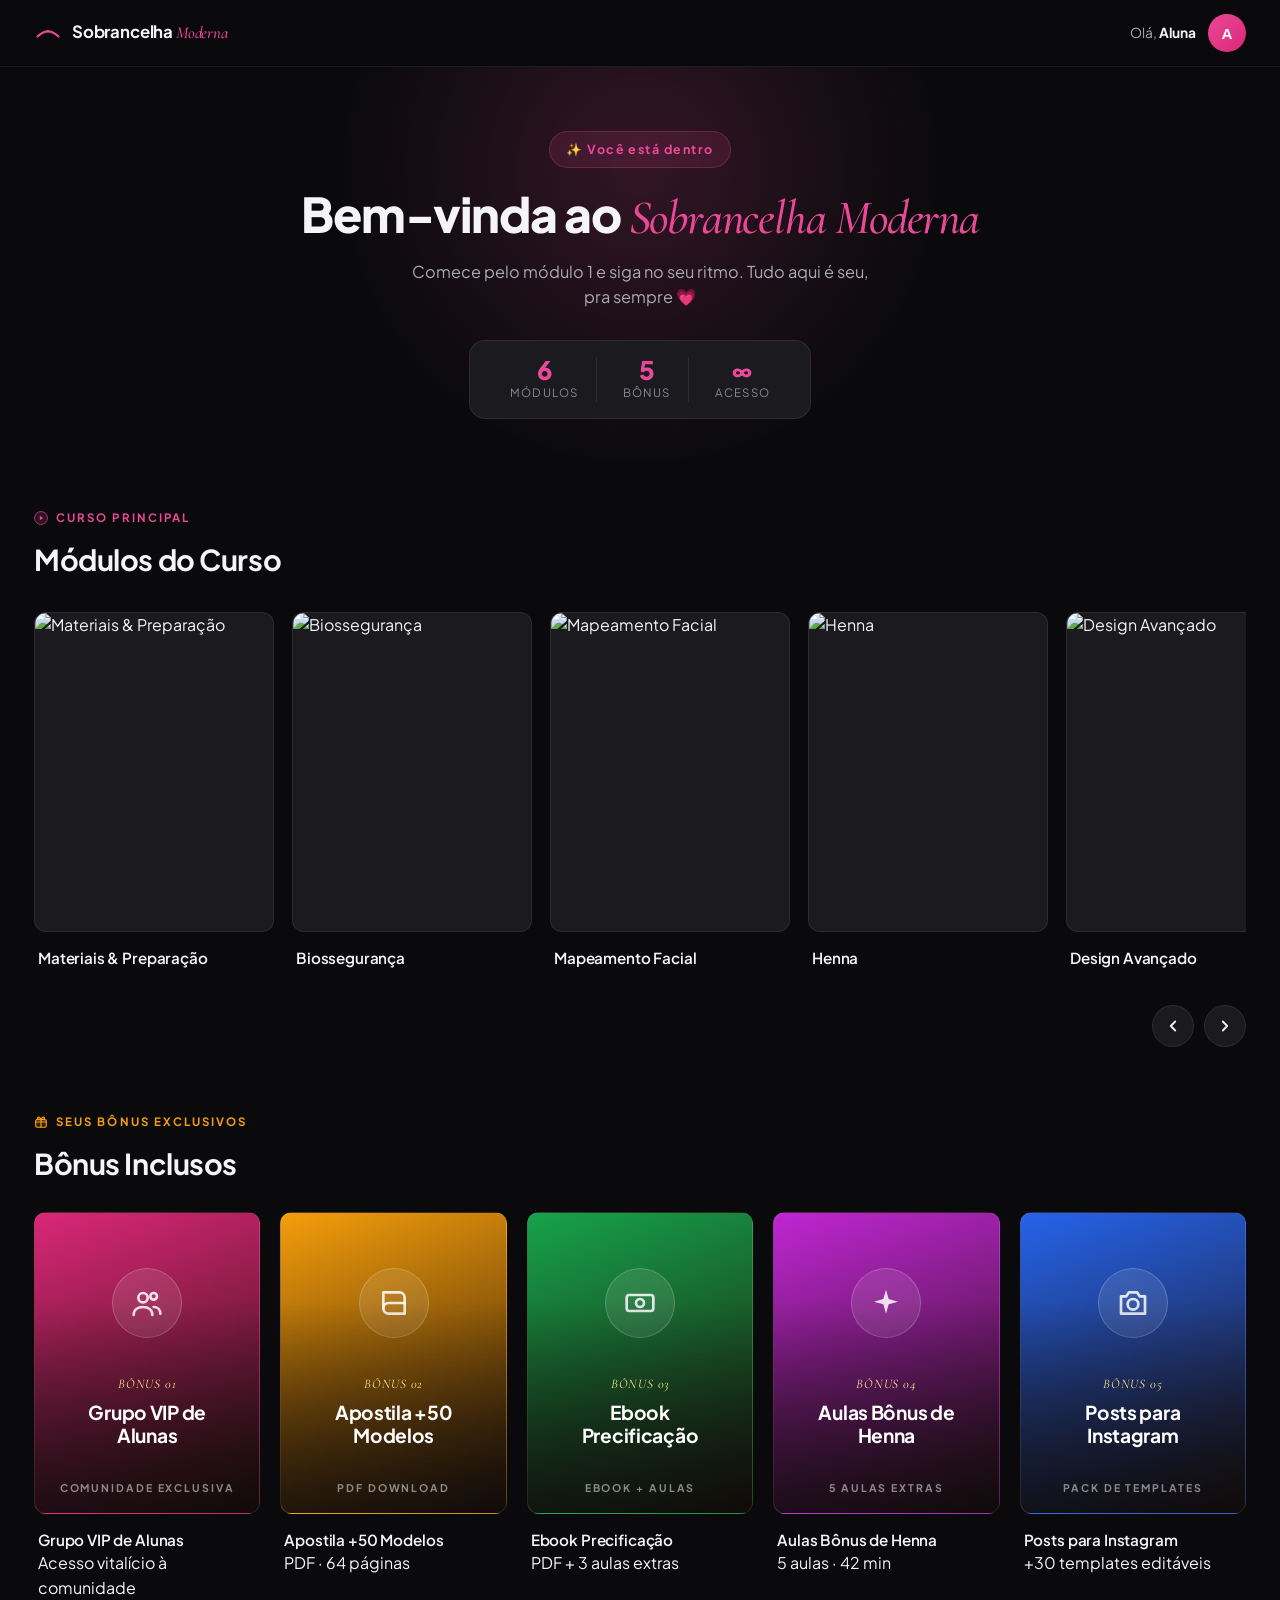
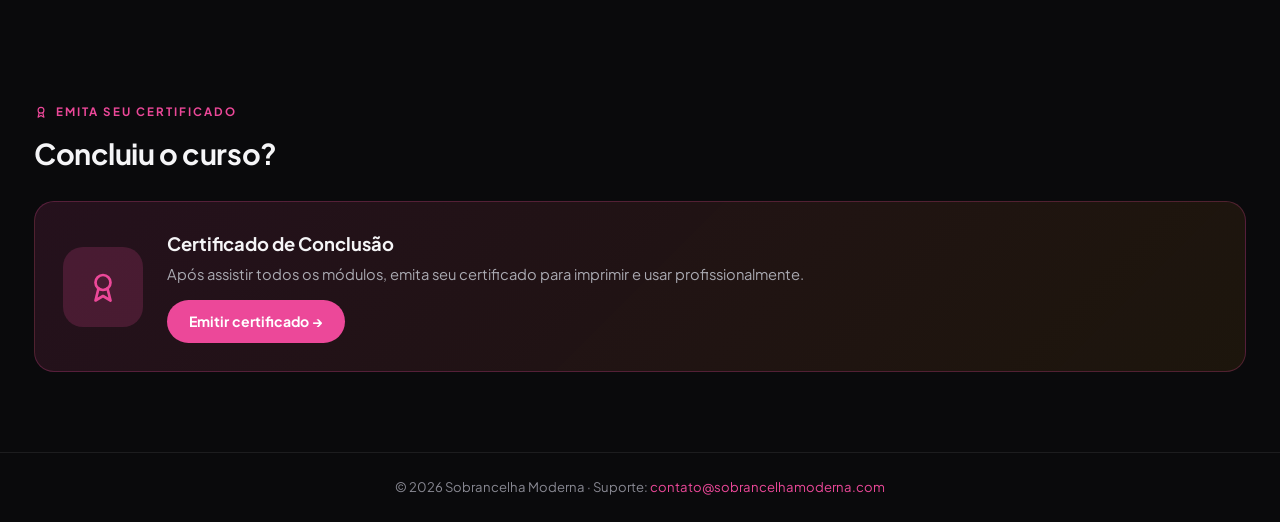
==== membros.html @ 85df2e0f "àrea de membros" ====
<!DOCTYPE html>
<html lang="pt-BR">
<head>
<meta charset="UTF-8">
<meta name="viewport" content="width=device-width, initial-scale=1.0">
<title>Área de Membros — Sobrancelha Moderna</title>
<link rel="preconnect" href="https://fonts.googleapis.com">
<link rel="preconnect" href="https://fonts.gstatic.com" crossorigin>
<link href="https://fonts.googleapis.com/css2?family=Plus+Jakarta+Sans:wght@400;500;600;700;800&family=Cormorant+Garamond:ital,wght@1,500&display=swap" rel="stylesheet">
<link rel="stylesheet" href="membros.css">
</head>
<body>

<!-- SVG sprite -->
<svg width="0" height="0" style="position:absolute" aria-hidden="true">
  <defs>
    <symbol id="i-play" viewBox="0 0 24 24" fill="currentColor"><circle cx="12" cy="12" r="11" fill="currentColor" fill-opacity="0.15" stroke="currentColor" stroke-width="1.2"/><path d="M10 8l6 4-6 4V8z"/></symbol>
    <symbol id="i-gift" viewBox="0 0 24 24" fill="none" stroke="currentColor" stroke-width="2" stroke-linecap="round" stroke-linejoin="round"><rect x="3" y="8" width="18" height="13" rx="2" fill="currentColor" fill-opacity="0.15"/><path d="M3 12h18M12 8v13"/><path d="M12 8c-1-3-3-5-5-4s-1 4 5 4zM12 8c1-3 3-5 5-4s1 4-5 4z"/></symbol>
    <symbol id="i-cert" viewBox="0 0 24 24" fill="none" stroke="currentColor" stroke-width="2" stroke-linecap="round" stroke-linejoin="round"><circle cx="12" cy="9" r="5"/><path d="M9 13l-2 8 5-3 5 3-2-8"/></symbol>
    <symbol id="i-sparkle" viewBox="0 0 24 24" fill="currentColor"><path d="M12 2l2 7 7 2-7 2-2 7-2-7-7-2 7-2z"/></symbol>
    <symbol id="i-users" viewBox="0 0 24 24" fill="none" stroke="currentColor" stroke-width="2" stroke-linecap="round" stroke-linejoin="round"><circle cx="9" cy="8" r="3.5"/><path d="M2 21c0-4 3-6 7-6s7 2 7 6"/><circle cx="17" cy="7" r="2.5"/><path d="M22 20c0-3-2-5-5-5"/></symbol>
    <symbol id="i-book" viewBox="0 0 24 24" fill="none" stroke="currentColor" stroke-width="2" stroke-linecap="round" stroke-linejoin="round"><path d="M4 4h12a4 4 0 014 4v12H8a4 4 0 01-4-4V4z"/><path d="M4 16a4 4 0 014-4h12"/></symbol>
    <symbol id="i-money" viewBox="0 0 24 24" fill="none" stroke="currentColor" stroke-width="2" stroke-linecap="round" stroke-linejoin="round"><rect x="2" y="6" width="20" height="12" rx="2"/><circle cx="12" cy="12" r="3"/></symbol>
    <symbol id="i-camera" viewBox="0 0 24 24" fill="none" stroke="currentColor" stroke-width="2" stroke-linecap="round" stroke-linejoin="round"><path d="M3 7h4l2-3h6l2 3h4v13H3z"/><circle cx="12" cy="13" r="4"/></symbol>
    <symbol id="i-mirror" viewBox="0 0 24 24" fill="none" stroke="currentColor" stroke-width="2" stroke-linecap="round" stroke-linejoin="round"><ellipse cx="12" cy="9" rx="6" ry="7"/><path d="M12 16v5M9 21h6"/></symbol>
    <symbol id="i-logout" viewBox="0 0 24 24" fill="none" stroke="currentColor" stroke-width="2" stroke-linecap="round" stroke-linejoin="round"><path d="M9 21H5a2 2 0 01-2-2V5a2 2 0 012-2h4M16 17l5-5-5-5M21 12H9"/></symbol>
  </defs>
</svg>

<!-- ========== HEADER ========== -->
<header class="topbar">
  <div class="tb-wrap">
    <a href="#" class="logo">
      <svg class="logo-mark" viewBox="0 0 32 32"><path d="M4 20 Q16 8, 28 20" stroke="currentColor" stroke-width="2.5" fill="none" stroke-linecap="round"/><circle cx="16" cy="14" r="1.5" fill="currentColor"/></svg>
      <span>Sobrancelha <em>Moderna</em></span>
    </a>
    <div class="tb-user">
      <span class="user-name">Olá, <strong>Aluna</strong></span>
      <button class="user-avatar" aria-label="Conta">A</button>
    </div>
  </div>
</header>

<!-- ========== HERO WELCOME ========== -->
<section class="welcome">
  <div class="wrap">
    <span class="welcome-tag">✨ Você está dentro</span>
    <h1>Bem-vinda ao <em>Sobrancelha Moderna</em></h1>
    <p>Comece pelo módulo 1 e siga no seu ritmo. Tudo aqui é seu, pra sempre 💗</p>
    <div class="welcome-stats">
      <div><strong>6</strong><span>Módulos</span></div>
      <div><strong>5</strong><span>Bônus</span></div>
      <div><strong>∞</strong><span>Acesso</span></div>
    </div>
  </div>
</section>

<!-- ========== MÓDULOS ========== -->
<section class="lib-section">
  <div class="wrap">
    <header class="sec-head">
      <span class="sec-eyebrow"><svg class="ico"><use href="#i-play"/></svg> CURSO PRINCIPAL</span>
      <h2>Módulos do Curso</h2>
    </header>

    <div class="carousel-wrap">
      <div class="cards-carousel" id="mod-carousel">
        <a href="assets/pdfs/modulo-1-materiais.pdf" target="_blank" rel="noopener" class="card">
          <div class="card-thumb">
            <img src="https://i.ibb.co/gZJWv7Z1/72c1c0c8-afcb-475c-92d1-8b8c8b6db02f.png" alt="Materiais & Preparação">
          </div>
          <div class="card-meta"><h4>Materiais & Preparação</h4></div>
        </a>

        <a href="assets/pdfs/modulo-2-biosseguranca.pdf" target="_blank" rel="noopener" class="card">
          <div class="card-thumb">
            <img src="https://i.ibb.co/RGCMv8Yq/194395ab-75b5-4e54-ac82-873decfbf286.png" alt="Biossegurança">
          </div>
          <div class="card-meta"><h4>Biossegurança</h4></div>
        </a>

        <a href="assets/pdfs/modulo-3-mapeamento.pdf" target="_blank" rel="noopener" class="card">
          <div class="card-thumb">
            <img src="https://i.ibb.co/ZRkGB47F/442a2f74-7f10-4901-ab63-7577a8c7d90a.png" alt="Mapeamento Facial">
          </div>
          <div class="card-meta"><h4>Mapeamento Facial</h4></div>
        </a>

        <a href="assets/pdfs/modulo-4-henna.pdf" target="_blank" rel="noopener" class="card">
          <div class="card-thumb">
            <img src="https://i.ibb.co/60ffJw55/d87fc1f6-e4ef-48e3-b6e7-8b9c857ccf01.png" alt="Henna">
          </div>
          <div class="card-meta"><h4>Henna</h4></div>
        </a>

        <a href="assets/pdfs/modulo-5-design-avancado.pdf" target="_blank" rel="noopener" class="card">
          <div class="card-thumb">
            <img src="https://i.ibb.co/B1ffbBp/d894ad72-cecb-4be8-b81f-eef20a921e20.png" alt="Design Avançado">
          </div>
          <div class="card-meta"><h4>Design Avançado</h4></div>
        </a>

        <a href="assets/pdfs/modulo-6-epilacao.pdf" target="_blank" rel="noopener" class="card">
          <div class="card-thumb">
            <img src="https://i.ibb.co/1JwYjs83/47612438-3c45-42e6-8262-fffb42c7af54.png" alt="Epilação & Autosobrancelha">
          </div>
          <div class="card-meta"><h4>Epilação & Autosobrancelha</h4></div>
        </a>
      </div>
      <div class="car-nav">
        <button type="button" class="car-btn" onclick="scrollMod(-1)" aria-label="Anterior">
          <svg viewBox="0 0 24 24" fill="none" stroke="currentColor" stroke-width="2.4" stroke-linecap="round" stroke-linejoin="round"><path d="M15 18l-6-6 6-6"/></svg>
        </button>
        <button type="button" class="car-btn" onclick="scrollMod(1)" aria-label="Próximo">
          <svg viewBox="0 0 24 24" fill="none" stroke="currentColor" stroke-width="2.4" stroke-linecap="round" stroke-linejoin="round"><path d="M9 6l6 6-6 6"/></svg>
        </button>
      </div>
    </div>
  </div>
</section>

<!-- ========== BÔNUS ========== -->
<section class="lib-section bonus-section">
  <div class="wrap">
    <header class="sec-head">
      <span class="sec-eyebrow yellow"><svg class="ico"><use href="#i-gift"/></svg> SEUS BÔNUS EXCLUSIVOS</span>
      <h2>Bônus Inclusos</h2>
    </header>

    <div class="cards-grid bonus-grid">
      <a href="#" class="card bonus-card">
        <div class="card-thumb gradient">
          <span class="bonus-ic"><svg viewBox="0 0 24 24" fill="none" stroke="currentColor" stroke-width="2" stroke-linecap="round" stroke-linejoin="round"><circle cx="9" cy="8" r="3.5"/><path d="M2 21c0-4 3-6 7-6s7 2 7 6"/><circle cx="17" cy="7" r="2.5"/><path d="M22 20c0-3-2-5-5-5"/></svg></span>
          <div class="card-overlay">
            <span class="card-eyebrow yellow">BÔNUS 01</span>
            <span class="card-title">Grupo VIP de Alunas</span>
            <span class="card-foot">COMUNIDADE EXCLUSIVA</span>
          </div>
        </div>
        <div class="card-meta">
          <h4>Grupo VIP de Alunas</h4>
          <span>Acesso vitalício à comunidade</span>
        </div>
      </a>

      <a href="#" class="card bonus-card">
        <div class="card-thumb gradient">
          <span class="bonus-ic"><svg viewBox="0 0 24 24" fill="none" stroke="currentColor" stroke-width="2" stroke-linecap="round" stroke-linejoin="round"><path d="M4 4h12a4 4 0 014 4v12H8a4 4 0 01-4-4V4z"/><path d="M4 16a4 4 0 014-4h12"/></svg></span>
          <div class="card-overlay">
            <span class="card-eyebrow yellow">BÔNUS 02</span>
            <span class="card-title">Apostila +50 Modelos</span>
            <span class="card-foot">PDF DOWNLOAD</span>
          </div>
        </div>
        <div class="card-meta">
          <h4>Apostila +50 Modelos</h4>
          <span>PDF · 64 páginas</span>
        </div>
      </a>

      <a href="#" class="card bonus-card">
        <div class="card-thumb gradient">
          <span class="bonus-ic"><svg viewBox="0 0 24 24" fill="none" stroke="currentColor" stroke-width="2" stroke-linecap="round" stroke-linejoin="round"><rect x="2" y="6" width="20" height="12" rx="2"/><circle cx="12" cy="12" r="3"/></svg></span>
          <div class="card-overlay">
            <span class="card-eyebrow yellow">BÔNUS 03</span>
            <span class="card-title">Ebook Precificação</span>
            <span class="card-foot">EBOOK + AULAS</span>
          </div>
        </div>
        <div class="card-meta">
          <h4>Ebook Precificação</h4>
          <span>PDF + 3 aulas extras</span>
        </div>
      </a>

      <a href="#" class="card bonus-card">
        <div class="card-thumb gradient">
          <span class="bonus-ic"><svg viewBox="0 0 24 24" fill="currentColor"><path d="M12 2l2 7 7 2-7 2-2 7-2-7-7-2 7-2z"/></svg></span>
          <div class="card-overlay">
            <span class="card-eyebrow yellow">BÔNUS 04</span>
            <span class="card-title">Aulas Bônus de Henna</span>
            <span class="card-foot">5 AULAS EXTRAS</span>
          </div>
        </div>
        <div class="card-meta">
          <h4>Aulas Bônus de Henna</h4>
          <span>5 aulas · 42 min</span>
        </div>
      </a>

      <a href="#" class="card bonus-card">
        <div class="card-thumb gradient">
          <span class="bonus-ic"><svg viewBox="0 0 24 24" fill="none" stroke="currentColor" stroke-width="2" stroke-linecap="round" stroke-linejoin="round"><path d="M3 7h4l2-3h6l2 3h4v13H3z"/><circle cx="12" cy="13" r="4"/></svg></span>
          <div class="card-overlay">
            <span class="card-eyebrow yellow">BÔNUS 05</span>
            <span class="card-title">Posts para Instagram</span>
            <span class="card-foot">PACK DE TEMPLATES</span>
          </div>
        </div>
        <div class="card-meta">
          <h4>Posts para Instagram</h4>
          <span>+30 templates editáveis</span>
        </div>
      </a>
    </div>
  </div>
</section>

<!-- ========== CERTIFICADO ========== -->
<section class="lib-section cert-section">
  <div class="wrap">
    <header class="sec-head">
      <span class="sec-eyebrow"><svg class="ico"><use href="#i-cert"/></svg> EMITA SEU CERTIFICADO</span>
      <h2>Concluiu o curso?</h2>
    </header>
    <div class="cert-card">
      <div class="cert-ic"><svg viewBox="0 0 24 24" fill="none" stroke="currentColor" stroke-width="1.8" stroke-linecap="round" stroke-linejoin="round"><circle cx="12" cy="9" r="5"/><path d="M9 13l-2 8 5-3 5 3-2-8"/></svg></div>
      <div>
        <h3>Certificado de Conclusão</h3>
        <p>Após assistir todos os módulos, emita seu certificado para imprimir e usar profissionalmente.</p>
        <a href="#" class="cert-btn">Emitir certificado →</a>
      </div>
    </div>
  </div>
</section>

<footer class="m-footer">
  <p>© 2026 Sobrancelha Moderna · Suporte: <a href="mailto:contato@sobrancelhamoderna.com">contato@sobrancelhamoderna.com</a></p>
</footer>

<script>
function scrollMod(dir) {
  const car = document.getElementById('mod-carousel');
  if (!car) return;
  const card = car.querySelector('.card');
  const gap = parseInt(getComputedStyle(car).gap) || 18;
  car.scrollBy({ left: dir * (card.offsetWidth + gap), behavior: 'smooth' });
}
</script>

</body>
</html>
---- membros.css ----
:root {
  --bg: #0a0a0c;
  --bg-elev: #141418;
  --bg-card: #1a1a1f;
  --bg-card-hover: #22222a;
  --border: rgba(255, 255, 255, 0.08);
  --border-hover: rgba(236, 72, 153, 0.4);
  --text: #f5f5f7;
  --muted: #888892;
  --muted-2: #aaaab2;

  --pink: #ec4899;
  --pink-deep: #db2777;
  --pink-light: #fce7f3;
  --yellow: #f59e0b;
  --yellow-light: #fde68a;
  --green: #16a34a;
}

* { box-sizing: border-box; margin: 0; padding: 0; }
html { scroll-behavior: smooth; }
body {
  font-family: 'Plus Jakarta Sans', -apple-system, sans-serif;
  background: var(--bg);
  color: var(--text);
  line-height: 1.55;
  -webkit-font-smoothing: antialiased;
  min-height: 100vh;
}
a { color: inherit; text-decoration: none; }

.wrap { max-width: 1260px; margin: 0 auto; padding: 0 24px; }

/* ========== HEADER ========== */
.topbar {
  position: sticky;
  top: 0;
  z-index: 50;
  background: rgba(10, 10, 12, 0.85);
  backdrop-filter: blur(16px);
  -webkit-backdrop-filter: blur(16px);
  border-bottom: 1px solid var(--border);
}
.tb-wrap {
  max-width: 1260px;
  margin: 0 auto;
  padding: 14px 24px;
  display: flex;
  align-items: center;
  justify-content: space-between;
  gap: 16px;
}
.logo {
  display: inline-flex;
  align-items: center;
  gap: 10px;
  font-weight: 700;
  font-size: 1.05rem;
  letter-spacing: -0.01em;
}
.logo em {
  font-family: 'Cormorant Garamond', serif;
  font-style: italic;
  font-weight: 500;
  color: var(--pink);
}
.logo-mark { width: 28px; height: 28px; color: var(--pink); }
.tb-user {
  display: inline-flex;
  align-items: center;
  gap: 12px;
}
.user-name { font-size: 0.86rem; color: var(--muted-2); }
.user-name strong { color: var(--text); font-weight: 700; }
.user-avatar {
  width: 38px;
  height: 38px;
  border-radius: 50%;
  background: linear-gradient(135deg, var(--pink), var(--pink-deep));
  color: #fff;
  border: none;
  font-weight: 800;
  font-size: 0.95rem;
  cursor: pointer;
  transition: transform 0.2s;
}
.user-avatar:hover { transform: scale(1.08); }

/* ========== WELCOME ========== */
.welcome {
  padding: 64px 0 40px;
  position: relative;
  overflow: hidden;
}
.welcome::before {
  content: "";
  position: absolute;
  top: -200px;
  left: 50%;
  transform: translateX(-50%);
  width: 800px;
  height: 600px;
  background: radial-gradient(circle, var(--pink) 0%, transparent 60%);
  opacity: 0.18;
  pointer-events: none;
}
.welcome .wrap { position: relative; z-index: 1; text-align: center; }
.welcome-tag {
  display: inline-block;
  font-size: 0.78rem;
  font-weight: 700;
  letter-spacing: 0.12em;
  color: var(--pink);
  background: rgba(236, 72, 153, 0.12);
  padding: 8px 16px;
  border-radius: 100px;
  border: 1px solid rgba(236, 72, 153, 0.25);
  margin-bottom: 20px;
}
.welcome h1 {
  font-size: clamp(2rem, 5vw, 3rem);
  font-weight: 800;
  letter-spacing: -0.025em;
  line-height: 1.1;
  margin-bottom: 14px;
}
.welcome h1 em {
  font-family: 'Cormorant Garamond', serif;
  font-style: italic;
  font-weight: 500;
  color: var(--pink);
}
.welcome p {
  color: var(--muted-2);
  font-size: 1.02rem;
  max-width: 460px;
  margin: 0 auto 30px;
}
.welcome-stats {
  display: inline-flex;
  gap: 8px;
  background: var(--bg-card);
  border: 1px solid var(--border);
  padding: 16px 22px;
  border-radius: 16px;
}
.welcome-stats > div {
  padding: 0 18px;
  display: flex;
  flex-direction: column;
  gap: 2px;
  border-right: 1px solid var(--border);
}
.welcome-stats > div:last-child { border-right: none; }
.welcome-stats strong {
  font-size: 1.6rem;
  font-weight: 800;
  color: var(--pink);
  line-height: 1;
}
.welcome-stats span {
  font-size: 0.72rem;
  color: var(--muted);
  letter-spacing: 0.1em;
  text-transform: uppercase;
}

/* ========== SEÇÕES ========== */
.lib-section {
  padding: 48px 0;
}
.sec-head {
  margin-bottom: 26px;
}
.sec-eyebrow {
  display: inline-flex;
  align-items: center;
  gap: 8px;
  font-size: 0.72rem;
  font-weight: 700;
  letter-spacing: 0.18em;
  color: var(--pink);
  margin-bottom: 10px;
}
.sec-eyebrow.yellow { color: var(--yellow); }
.sec-eyebrow .ico { width: 14px; height: 14px; }
.sec-head h2 {
  font-size: clamp(1.4rem, 3vw, 1.8rem);
  font-weight: 700;
  letter-spacing: -0.015em;
}

/* ========== CARDS GRID (bônus) ========== */
.cards-grid {
  display: grid;
  grid-template-columns: repeat(auto-fill, minmax(220px, 1fr));
  gap: 20px;
}

/* ========== CARROSSEL (módulos) ========== */
.carousel-wrap {
  position: relative;
}
.cards-carousel {
  display: flex;
  gap: 18px;
  overflow-x: auto;
  scroll-snap-type: x mandatory;
  scroll-behavior: smooth;
  scrollbar-width: none;
  padding: 4px 4px 18px;
  -webkit-overflow-scrolling: touch;
}
.cards-carousel::-webkit-scrollbar { display: none; }
.cards-carousel .card {
  flex: 0 0 min(68vw, 240px);
  scroll-snap-align: start;
}

.car-nav {
  display: flex;
  justify-content: flex-end;
  gap: 10px;
  margin-top: 14px;
}
.car-btn {
  width: 42px;
  height: 42px;
  border-radius: 50%;
  border: 1px solid var(--border);
  background: var(--bg-card);
  color: var(--text);
  cursor: pointer;
  display: inline-flex;
  align-items: center;
  justify-content: center;
  transition: all 0.2s;
}
.car-btn:hover { background: var(--pink); color: #fff; border-color: var(--pink); }
.car-btn svg { width: 18px; height: 18px; }

.card {
  display: block;
  border-radius: 12px;
  overflow: visible;
  transition: transform 0.3s cubic-bezier(0.16, 1, 0.3, 1);
}
.card:hover { transform: translateY(-4px); }

.card-thumb {
  position: relative;
  aspect-ratio: 3 / 4;
  overflow: hidden;
  border-radius: 12px;
  background: var(--bg-card);
  border: 1px solid var(--border);
  transition: border-color 0.25s, box-shadow 0.3s;
}
.card:hover .card-thumb {
  border-color: var(--border-hover);
  box-shadow: 0 20px 40px rgba(236, 72, 153, 0.22);
}
.card-thumb img {
  width: 100%;
  height: 100%;
  object-fit: cover;
  display: block;
  transition: transform 0.6s cubic-bezier(0.16, 1, 0.3, 1);
}
.card:hover .card-thumb img { transform: scale(1.05); }

.play-btn {
  position: absolute;
  top: 50%;
  left: 50%;
  transform: translate(-50%, -50%) scale(0.7);
  width: 56px;
  height: 56px;
  border-radius: 50%;
  background: var(--pink);
  color: #fff;
  display: inline-flex;
  align-items: center;
  justify-content: center;
  opacity: 0;
  transition: opacity 0.3s, transform 0.3s cubic-bezier(0.16, 1, 0.3, 1);
  box-shadow: 0 12px 28px rgba(236, 72, 153, 0.5);
  pointer-events: none;
}
.play-btn svg { width: 26px; height: 26px; }
.card:hover .play-btn { opacity: 1; transform: translate(-50%, -50%) scale(1); }

.card-meta {
  padding: 14px 4px 4px;
}
.card-meta h4 {
  font-size: 0.95rem;
  font-weight: 600;
  letter-spacing: -0.01em;
}

/* Overlay (usado apenas pelos bônus) */
.card-overlay {
  position: absolute;
  inset: 0;
  display: flex;
  flex-direction: column;
  align-items: center;
  justify-content: center;
  text-align: center;
  padding: 24px 18px;
  color: #fff;
}
.card-eyebrow {
  font-family: 'Cormorant Garamond', serif;
  font-style: italic;
  font-size: 0.82rem;
  letter-spacing: 0.06em;
  color: rgba(255, 255, 255, 0.85);
  margin-bottom: 6px;
}
.card-eyebrow.yellow { color: var(--yellow-light); }
.card-title {
  font-size: 1.2rem;
  font-weight: 700;
  letter-spacing: -0.015em;
  line-height: 1.2;
  margin-bottom: 10px;
  max-width: 90%;
}
.card-foot {
  font-size: 0.66rem;
  font-weight: 700;
  letter-spacing: 0.18em;
  color: rgba(255, 255, 255, 0.5);
  position: absolute;
  bottom: 16px;
  left: 0;
  right: 0;
}

/* ========== BÔNUS (gradiente em vez de imagem) ========== */
.bonus-section { padding: 16px 0 48px; }
.card-thumb.gradient img { display: none; }
.bonus-card:nth-child(1) .card-thumb.gradient { background: linear-gradient(160deg, #db2777 0%, #1c0e08 100%); }
.bonus-card:nth-child(2) .card-thumb.gradient { background: linear-gradient(160deg, #f59e0b 0%, #1c0e08 100%); }
.bonus-card:nth-child(3) .card-thumb.gradient { background: linear-gradient(160deg, #16a34a 0%, #1c0e08 100%); }
.bonus-card:nth-child(4) .card-thumb.gradient { background: linear-gradient(160deg, #c026d3 0%, #1c0e08 100%); }
.bonus-card:nth-child(5) .card-thumb.gradient { background: linear-gradient(160deg, #2563eb 0%, #1c0e08 100%); }

.bonus-ic {
  position: absolute;
  top: 30%;
  left: 50%;
  transform: translate(-50%, -50%);
  width: 70px;
  height: 70px;
  display: inline-flex;
  align-items: center;
  justify-content: center;
  color: rgba(255, 255, 255, 0.85);
  background: rgba(255, 255, 255, 0.1);
  border: 1.5px solid rgba(255, 255, 255, 0.2);
  border-radius: 50%;
  backdrop-filter: blur(8px);
  -webkit-backdrop-filter: blur(8px);
  transition: transform 0.35s, background 0.3s;
}
.bonus-ic svg { width: 32px; height: 32px; }
.bonus-card:hover .bonus-ic {
  transform: translate(-50%, -50%) scale(1.08);
  background: rgba(255, 255, 255, 0.18);
}
.bonus-card .card-overlay {
  justify-content: flex-end;
  padding-bottom: 56px;
  background: linear-gradient(180deg, transparent 30%, rgba(10,10,12,0.65) 100%);
}

/* ========== CERTIFICADO ========== */
.cert-section { padding-bottom: 80px; }
.cert-card {
  display: flex;
  gap: 24px;
  align-items: center;
  background: linear-gradient(135deg, rgba(236, 72, 153, 0.12) 0%, rgba(245, 158, 11, 0.08) 100%);
  border: 1px solid rgba(236, 72, 153, 0.25);
  border-radius: 20px;
  padding: 28px;
}
.cert-ic {
  width: 80px;
  height: 80px;
  flex-shrink: 0;
  border-radius: 20px;
  background: rgba(236, 72, 153, 0.18);
  color: var(--pink);
  display: inline-flex;
  align-items: center;
  justify-content: center;
}
.cert-ic svg { width: 36px; height: 36px; }
.cert-card h3 { font-size: 1.15rem; font-weight: 700; margin-bottom: 4px; }
.cert-card p { color: var(--muted-2); font-size: 0.92rem; margin-bottom: 14px; }
.cert-btn {
  display: inline-block;
  background: var(--pink);
  color: #fff;
  padding: 11px 22px;
  border-radius: 100px;
  font-weight: 700;
  font-size: 0.88rem;
  transition: background 0.2s, transform 0.2s;
}
.cert-btn:hover { background: var(--pink-deep); transform: translateY(-1px); }

/* ========== FOOTER ========== */
.m-footer {
  border-top: 1px solid var(--border);
  padding: 24px 20px;
  text-align: center;
  font-size: 0.82rem;
  color: var(--muted);
}
.m-footer a { color: var(--pink); }

/* ========== RESPONSIVO ========== */
@media (max-width: 700px) {
  .wrap { padding: 0 18px; }
  .tb-wrap { padding: 12px 18px; }
  .user-name { display: none; }
  .welcome { padding: 40px 0 20px; }
  .welcome-stats > div { padding: 0 12px; }
  .cards-grid { grid-template-columns: repeat(2, 1fr); gap: 12px; }
  .cards-carousel .card { flex: 0 0 60vw; }
  .card-overlay { padding: 18px 12px; }
  .card-title { font-size: 1rem; }
  .play-btn { width: 48px; height: 48px; opacity: 1; transform: translate(-50%, -50%) scale(1); }
  .play-btn svg { width: 22px; height: 22px; }
  .cert-card { flex-direction: column; text-align: center; padding: 24px 20px; }
  .cert-ic { margin: 0 auto; }
  .lib-section { padding: 36px 0; }
}

@media (max-width: 380px) {
  .cards-grid { grid-template-columns: 1fr; }
}
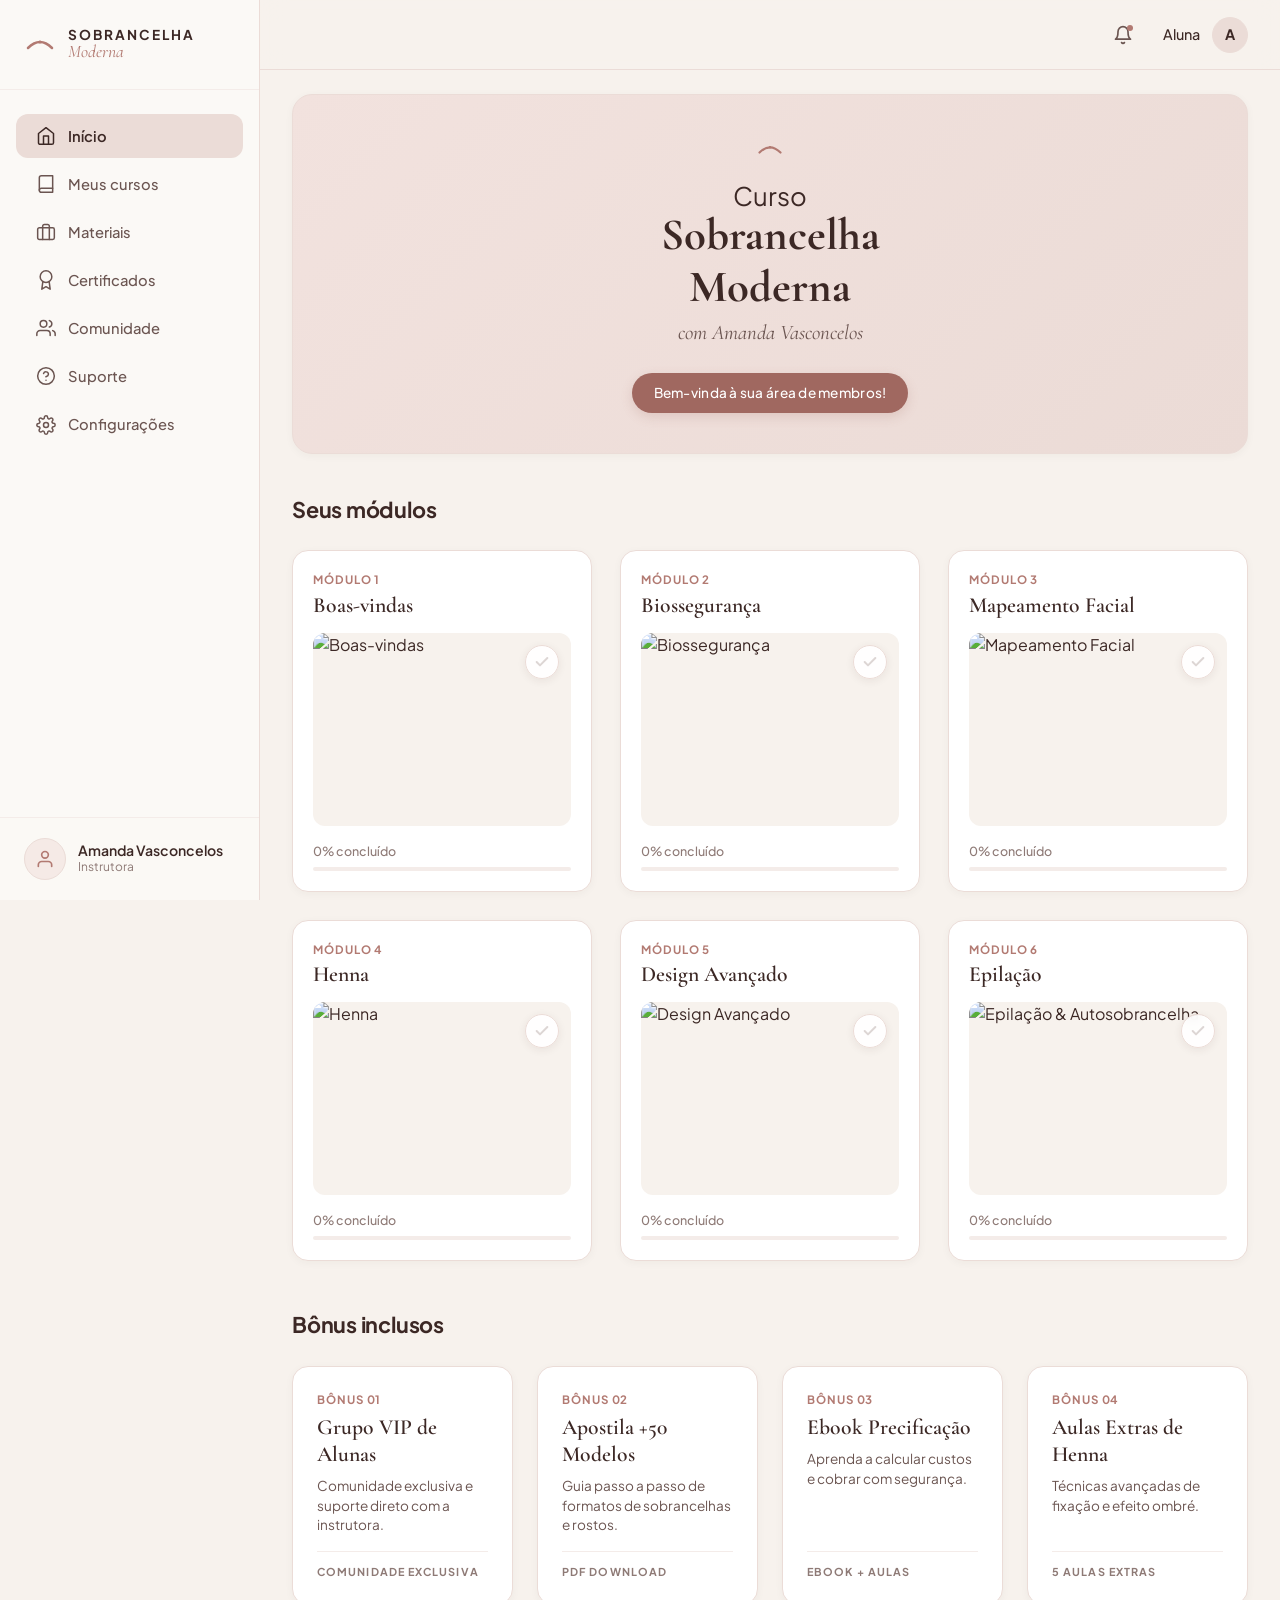
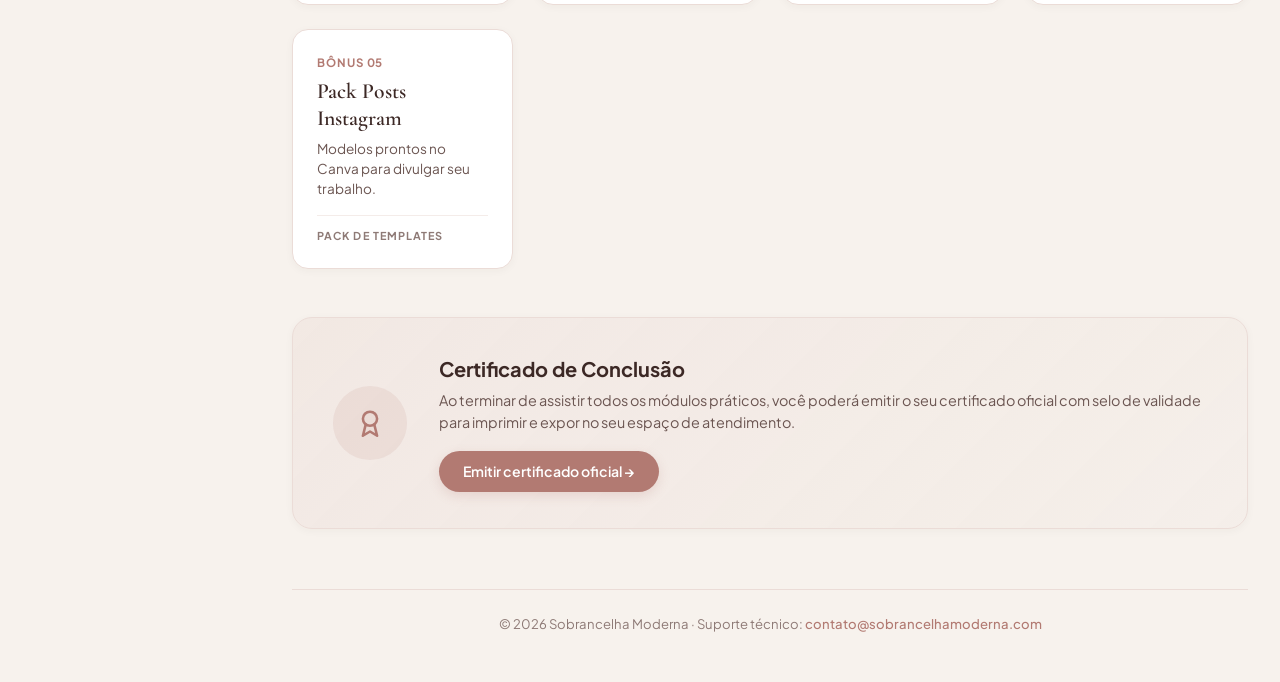
==== commit 2e1d26b9: "Changes" ====
--- a/membros.html
+++ b/membros.html
@@ -1,242 +1,366 @@
 <!DOCTYPE html>
 <html lang="pt-BR">
+
 <head>
-<meta charset="UTF-8">
-<meta name="viewport" content="width=device-width, initial-scale=1.0">
-<title>Área de Membros — Sobrancelha Moderna</title>
-<link rel="preconnect" href="https://fonts.googleapis.com">
-<link rel="preconnect" href="https://fonts.gstatic.com" crossorigin>
-<link href="https://fonts.googleapis.com/css2?family=Plus+Jakarta+Sans:wght@400;500;600;700;800&family=Cormorant+Garamond:ital,wght@1,500&display=swap" rel="stylesheet">
-<link rel="stylesheet" href="membros.css">
+  <meta charset="UTF-8">
+  <meta name="viewport" content="width=device-width, initial-scale=1.0">
+  <title>Área de Membros — Sobrancelha Moderna</title>
+  <link rel="preconnect" href="https://fonts.googleapis.com">
+  <link rel="preconnect" href="https://fonts.gstatic.com" crossorigin>
+  <link
+    href="https://fonts.googleapis.com/css2?family=Plus+Jakarta+Sans:wght@400;500;600;700;800&family=Cormorant+Garamond:ital,wght@0,300;0,400;0,500;0,600;0,700;1,400;1,500&display=swap"
+    rel="stylesheet">
+  <link rel="stylesheet" href="membros.css">
 </head>
+
 <body>
 
-<!-- SVG sprite -->
-<svg width="0" height="0" style="position:absolute" aria-hidden="true">
-  <defs>
-    <symbol id="i-play" viewBox="0 0 24 24" fill="currentColor"><circle cx="12" cy="12" r="11" fill="currentColor" fill-opacity="0.15" stroke="currentColor" stroke-width="1.2"/><path d="M10 8l6 4-6 4V8z"/></symbol>
-    <symbol id="i-gift" viewBox="0 0 24 24" fill="none" stroke="currentColor" stroke-width="2" stroke-linecap="round" stroke-linejoin="round"><rect x="3" y="8" width="18" height="13" rx="2" fill="currentColor" fill-opacity="0.15"/><path d="M3 12h18M12 8v13"/><path d="M12 8c-1-3-3-5-5-4s-1 4 5 4zM12 8c1-3 3-5 5-4s1 4-5 4z"/></symbol>
-    <symbol id="i-cert" viewBox="0 0 24 24" fill="none" stroke="currentColor" stroke-width="2" stroke-linecap="round" stroke-linejoin="round"><circle cx="12" cy="9" r="5"/><path d="M9 13l-2 8 5-3 5 3-2-8"/></symbol>
-    <symbol id="i-sparkle" viewBox="0 0 24 24" fill="currentColor"><path d="M12 2l2 7 7 2-7 2-2 7-2-7-7-2 7-2z"/></symbol>
-    <symbol id="i-users" viewBox="0 0 24 24" fill="none" stroke="currentColor" stroke-width="2" stroke-linecap="round" stroke-linejoin="round"><circle cx="9" cy="8" r="3.5"/><path d="M2 21c0-4 3-6 7-6s7 2 7 6"/><circle cx="17" cy="7" r="2.5"/><path d="M22 20c0-3-2-5-5-5"/></symbol>
-    <symbol id="i-book" viewBox="0 0 24 24" fill="none" stroke="currentColor" stroke-width="2" stroke-linecap="round" stroke-linejoin="round"><path d="M4 4h12a4 4 0 014 4v12H8a4 4 0 01-4-4V4z"/><path d="M4 16a4 4 0 014-4h12"/></symbol>
-    <symbol id="i-money" viewBox="0 0 24 24" fill="none" stroke="currentColor" stroke-width="2" stroke-linecap="round" stroke-linejoin="round"><rect x="2" y="6" width="20" height="12" rx="2"/><circle cx="12" cy="12" r="3"/></symbol>
-    <symbol id="i-camera" viewBox="0 0 24 24" fill="none" stroke="currentColor" stroke-width="2" stroke-linecap="round" stroke-linejoin="round"><path d="M3 7h4l2-3h6l2 3h4v13H3z"/><circle cx="12" cy="13" r="4"/></symbol>
-    <symbol id="i-mirror" viewBox="0 0 24 24" fill="none" stroke="currentColor" stroke-width="2" stroke-linecap="round" stroke-linejoin="round"><ellipse cx="12" cy="9" rx="6" ry="7"/><path d="M12 16v5M9 21h6"/></symbol>
-    <symbol id="i-logout" viewBox="0 0 24 24" fill="none" stroke="currentColor" stroke-width="2" stroke-linecap="round" stroke-linejoin="round"><path d="M9 21H5a2 2 0 01-2-2V5a2 2 0 012-2h4M16 17l5-5-5-5M21 12H9"/></symbol>
-  </defs>
-</svg>
-
-<!-- ========== HEADER ========== -->
-<header class="topbar">
-  <div class="tb-wrap">
-    <a href="#" class="logo">
-      <svg class="logo-mark" viewBox="0 0 32 32"><path d="M4 20 Q16 8, 28 20" stroke="currentColor" stroke-width="2.5" fill="none" stroke-linecap="round"/><circle cx="16" cy="14" r="1.5" fill="currentColor"/></svg>
-      <span>Sobrancelha <em>Moderna</em></span>
-    </a>
-    <div class="tb-user">
-      <span class="user-name">Olá, <strong>Aluna</strong></span>
-      <button class="user-avatar" aria-label="Conta">A</button>
-    </div>
+  <div class="membros-container">
+
+    <!-- ========== SIDEBAR ========== -->
+    <aside class="sidebar">
+      <div class="sidebar-logo">
+        <div class="logo-wrapper">
+          <svg class="logo-mark" viewBox="0 0 32 32">
+            <path d="M4 20 Q16 8, 28 20" stroke="currentColor" stroke-width="2.5" fill="none" stroke-linecap="round" />
+            <circle cx="16" cy="14" r="1.5" fill="currentColor" />
+          </svg>
+          <div class="logo-text">
+            <span class="logo-title">SOBRANCELHA</span>
+            <span class="logo-subtitle">Moderna</span>
+          </div>
+        </div>
+      </div>
+
+      <nav class="sidebar-nav">
+        <a href="#inicio" class="nav-item active">
+          <svg class="nav-icon" viewBox="0 0 24 24" fill="none" stroke="currentColor" stroke-width="2" stroke-linecap="round" stroke-linejoin="round">
+            <path d="M3 9l9-7 9 7v11a2 2 0 0 1-2 2H5a2 2 0 0 1-2-2z"></path>
+            <polyline points="9 22 9 12 15 12 15 22"></polyline>
+          </svg>
+          <span>Início</span>
+        </a>
+        <a href="#modulos" class="nav-item">
+          <svg class="nav-icon" viewBox="0 0 24 24" fill="none" stroke="currentColor" stroke-width="2" stroke-linecap="round" stroke-linejoin="round">
+            <path d="M4 19.5A2.5 2.5 0 0 1 6.5 17H20"></path>
+            <path d="M6.5 2H20v20H6.5A2.5 2.5 0 0 1 4 19.5v-15A2.5 2.5 0 0 1 6.5 2z"></path>
+          </svg>
+          <span>Meus cursos</span>
+        </a>
+        <a href="#bonus" class="nav-item">
+          <svg class="nav-icon" viewBox="0 0 24 24" fill="none" stroke="currentColor" stroke-width="2" stroke-linecap="round" stroke-linejoin="round">
+            <rect x="2" y="7" width="20" height="14" rx="2" ry="2"></rect>
+            <path d="M16 21V5a2 2 0 0 0-2-2h-4a2 2 0 0 0-2 2v16"></path>
+          </svg>
+          <span>Materiais</span>
+        </a>
+        <a href="#certificado" class="nav-item">
+          <svg class="nav-icon" viewBox="0 0 24 24" fill="none" stroke="currentColor" stroke-width="2" stroke-linecap="round" stroke-linejoin="round">
+            <circle cx="12" cy="8" r="7"></circle>
+            <polyline points="8.21 13.89 7 23 12 20 17 23 15.79 13.88"></polyline>
+          </svg>
+          <span>Certificados</span>
+        </a>
+        <a href="https://t.me/+placeholder" target="_blank" rel="noopener" class="nav-item">
+          <svg class="nav-icon" viewBox="0 0 24 24" fill="none" stroke="currentColor" stroke-width="2" stroke-linecap="round" stroke-linejoin="round">
+            <path d="M17 21v-2a4 4 0 0 0-4-4H5a4 4 0 0 0-4 4v2"></path>
+            <circle cx="9" cy="7" r="4"></circle>
+            <path d="M23 21v-2a4 4 0 0 0-3-3.87"></path>
+            <path d="M16 3.13a4 4 0 0 1 0 7.75"></path>
+          </svg>
+          <span>Comunidade</span>
+        </a>
+        <a href="mailto:contato@sobrancelhamoderna.com" class="nav-item">
+          <svg class="nav-icon" viewBox="0 0 24 24" fill="none" stroke="currentColor" stroke-width="2" stroke-linecap="round" stroke-linejoin="round">
+            <circle cx="12" cy="12" r="10"></circle>
+            <path d="M9.09 9a3 3 0 0 1 5.83 1c0 2-3 3-3 3"></path>
+            <line x1="12" y1="17" x2="12.01" y2="17"></line>
+          </svg>
+          <span>Suporte</span>
+        </a>
+        <a href="#configuracoes" class="nav-item" onclick="alert('Configurações da Conta em desenvolvimento.')">
+          <svg class="nav-icon" viewBox="0 0 24 24" fill="none" stroke="currentColor" stroke-width="2" stroke-linecap="round" stroke-linejoin="round">
+            <circle cx="12" cy="12" r="3"></circle>
+            <path d="M19.4 15a1.65 1.65 0 0 0 .33 1.82l.06.06a2 2 0 1 1-2.83 2.83l-.06-.06a1.65 1.65 0 0 0-1.82-.33 1.65 1.65 0 0 0-1 1.51V21a2 2 0 0 1-4 0v-.09A1.65 1.65 0 0 0 9 19.4a1.65 1.65 0 0 0-1.82.33l-.06.06a2 2 0 1 1-2.83-2.83l.06-.06a1.65 1.65 0 0 0 .33-1.82 1.65 1.65 0 0 0-1.51-1H3a2 2 0 0 1 0-4h.09A1.65 1.65 0 0 0 4.6 9a1.65 1.65 0 0 0-.33-1.82l-.06-.06a2 2 0 1 1 2.83-2.83l.06.06a1.65 1.65 0 0 0 1.82.33H9a1.65 1.65 0 0 0 1-1.51V3a2 2 0 0 1 4 0v.09a1.65 1.65 0 0 0 1 1.51 1.65 1.65 0 0 0 1.82-.33l.06-.06a2 2 0 1 1 2.83 2.83l-.06.06a1.65 1.65 0 0 0-.33 1.82V9a1.65 1.65 0 0 0 1.51 1H21a2 2 0 0 1 0 4h-.09a1.65 1.65 0 0 0-1.51 1z"></path>
+          </svg>
+          <span>Configurações</span>
+        </a>
+      </nav>
+
+      <div class="sidebar-profile">
+        <div class="profile-icon-generic">
+          <svg viewBox="0 0 24 24" fill="none" stroke="currentColor" stroke-width="2" stroke-linecap="round" stroke-linejoin="round">
+            <path d="M20 21v-2a4 4 0 0 0-4-4H8a4 4 0 0 0-4 4v2"></path>
+            <circle cx="12" cy="7" r="4"></circle>
+          </svg>
+        </div>
+        <div class="profile-info">
+          <span class="profile-name">Amanda Vasconcelos</span>
+          <span class="profile-role">Instrutora</span>
+        </div>
+      </div>
+    </aside>
+
+    <!-- ========== MAIN CONTENT AREA ========== -->
+    <main class="main-content">
+      
+      <!-- HEADER -->
+      <header class="main-header">
+        <button class="menu-toggle" id="menu-toggle" aria-label="Abrir menu">
+          <svg viewBox="0 0 24 24" width="24" height="24" stroke="currentColor" stroke-width="2.2" fill="none" stroke-linecap="round" stroke-linejoin="round">
+            <line x1="3" y1="12" x2="21" y2="12"></line>
+            <line x1="3" y1="6" x2="21" y2="6"></line>
+            <line x1="3" y1="18" x2="21" y2="18"></line>
+          </svg>
+        </button>
+        <div class="header-right">
+          <button class="notification-btn" aria-label="Notificações" onclick="alert('Nenhuma notificação nova.')">
+            <svg viewBox="0 0 24 24" width="20" height="20" stroke="currentColor" stroke-width="2" fill="none" stroke-linecap="round" stroke-linejoin="round">
+              <path d="M18 8A6 6 0 0 0 6 8c0 7-3 9-3 9h18s-3-2-3-9"></path>
+              <path d="M13.73 21a2 2 0 0 1-3.46 0"></path>
+            </svg>
+            <span class="notification-badge"></span>
+          </button>
+          <div class="header-user">
+            <span class="header-user-name">Aluna</span>
+            <div class="header-user-avatar-initial">A</div>
+          </div>
+        </div>
+      </header>
+
+      <div class="content-wrapper">
+
+        <!-- WELCOME BANNER -->
+        <section class="welcome-banner" id="inicio">
+          <div class="banner-text">
+            <div class="banner-logo">
+              <svg class="logo-mark" viewBox="0 0 32 32">
+                <path d="M4 20 Q16 8, 28 20" stroke="currentColor" stroke-width="2.5" fill="none" stroke-linecap="round" />
+                <circle cx="16" cy="14" r="1.5" fill="currentColor" />
+              </svg>
+            </div>
+            <h1 class="banner-title">
+              Curso<br>
+              <span class="serif-title">Sobrancelha<br>Moderna</span>
+            </h1>
+            <p class="banner-subtitle">com Amanda Vasconcelos</p>
+            <div class="banner-pill">Bem-vinda à sua área de membros!</div>
+          </div>
+        </section>
+
+        <!-- SEUS MÓDULOS -->
+        <section class="dashboard-section" id="modulos">
+          <h2 class="section-title">Seus módulos</h2>
+          
+          <div class="modules-grid">
+            
+            <!-- Módulo 1 -->
+            <a href="https://drive.google.com/file/d/1rQTe_3F9MLEEWzRjEbrHh5S6F-jFaIZY/view?usp=drive_link" target="_blank" rel="noopener" class="module-card" data-module-id="1">
+              <div class="card-header">
+                <span class="card-label">MÓDULO 1</span>
+                <h3 class="card-title">Boas-vindas</h3>
+              </div>
+              <div class="card-image-container">
+                <img src="https://i.ibb.co/gZJWv7Z1/72c1c0c8-afcb-475c-92d1-8b8c8b6db02f.png" alt="Boas-vindas">
+                <button class="complete-btn" aria-label="Marcar como concluído">
+                  <svg viewBox="0 0 24 24" fill="none" stroke="currentColor" stroke-width="3" stroke-linecap="round" stroke-linejoin="round">
+                    <polyline points="20 6 9 17 4 12"></polyline>
+                  </svg>
+                </button>
+              </div>
+              <div class="card-footer">
+                <div class="progress-pct">0% concluído</div>
+                <div class="progress-bar">
+                  <div class="progress-fill" style="width: 0%;"></div>
+                </div>
+              </div>
+            </a>
+
+            <!-- Módulo 2 -->
+            <a href="https://drive.google.com/file/d/1QCq9-XBUmzGWGslOF24htqpkkZUclLFA/view?usp=drive_link" target="_blank" rel="noopener" class="module-card" data-module-id="2">
+              <div class="card-header">
+                <span class="card-label">MÓDULO 2</span>
+                <h3 class="card-title">Biossegurança</h3>
+              </div>
+              <div class="card-image-container">
+                <img src="https://i.ibb.co/RGCMv8Yq/194395ab-75b5-4e54-ac82-873decfbf286.png" alt="Biossegurança">
+                <button class="complete-btn" aria-label="Marcar como concluído">
+                  <svg viewBox="0 0 24 24" fill="none" stroke="currentColor" stroke-width="3" stroke-linecap="round" stroke-linejoin="round">
+                    <polyline points="20 6 9 17 4 12"></polyline>
+                  </svg>
+                </button>
+              </div>
+              <div class="card-footer">
+                <div class="progress-pct">0% concluído</div>
+                <div class="progress-bar">
+                  <div class="progress-fill" style="width: 0%;"></div>
+                </div>
+              </div>
+            </a>
+
+            <!-- Módulo 3 -->
+            <a href="https://drive.google.com/file/d/1ZLtsEaXbRkrvVw0o1J3dTX_NKhcZNnwO/view?usp=drive_link" target="_blank" rel="noopener" class="module-card" data-module-id="3">
+              <div class="card-header">
+                <span class="card-label">MÓDULO 3</span>
+                <h3 class="card-title">Mapeamento Facial</h3>
+              </div>
+              <div class="card-image-container">
+                <img src="https://i.ibb.co/ZRkGB47F/442a2f74-7f10-4901-ab63-7577a8c7d90a.png" alt="Mapeamento Facial">
+                <button class="complete-btn" aria-label="Marcar como concluído">
+                  <svg viewBox="0 0 24 24" fill="none" stroke="currentColor" stroke-width="3" stroke-linecap="round" stroke-linejoin="round">
+                    <polyline points="20 6 9 17 4 12"></polyline>
+                  </svg>
+                </button>
+              </div>
+              <div class="card-footer">
+                <div class="progress-pct">0% concluído</div>
+                <div class="progress-bar">
+                  <div class="progress-fill" style="width: 0%;"></div>
+                </div>
+              </div>
+            </a>
+
+            <!-- Módulo 4 -->
+            <a href="https://drive.google.com/file/d/1epgEWoi5J5WZYgBpjpK5DzGechGhDRJb/view?usp=drive_link" target="_blank" rel="noopener" class="module-card" data-module-id="4">
+              <div class="card-header">
+                <span class="card-label">MÓDULO 4</span>
+                <h3 class="card-title">Henna</h3>
+              </div>
+              <div class="card-image-container">
+                <img src="https://i.ibb.co/60ffJw55/d87fc1f6-e4ef-48e3-b6e7-8b9c857ccf01.png" alt="Henna">
+                <button class="complete-btn" aria-label="Marcar como concluído">
+                  <svg viewBox="0 0 24 24" fill="none" stroke="currentColor" stroke-width="3" stroke-linecap="round" stroke-linejoin="round">
+                    <polyline points="20 6 9 17 4 12"></polyline>
+                  </svg>
+                </button>
+              </div>
+              <div class="card-footer">
+                <div class="progress-pct">0% concluído</div>
+                <div class="progress-bar">
+                  <div class="progress-fill" style="width: 0%;"></div>
+                </div>
+              </div>
+            </a>
+
+            <!-- Módulo 5 -->
+            <a href="https://drive.google.com/file/d/1l1Xbq2oqA1HdJ67S5UbL0FCo40yd1mRm/view?usp=drive_link" target="_blank" rel="noopener" class="module-card" data-module-id="5">
+              <div class="card-header">
+                <span class="card-label">MÓDULO 5</span>
+                <h3 class="card-title">Design Avançado</h3>
+              </div>
+              <div class="card-image-container">
+                <img src="https://i.ibb.co/B1ffbBp/d894ad72-cecb-4be8-b81f-eef20a921e20.png" alt="Design Avançado">
+                <button class="complete-btn" aria-label="Marcar como concluído">
+                  <svg viewBox="0 0 24 24" fill="none" stroke="currentColor" stroke-width="3" stroke-linecap="round" stroke-linejoin="round">
+                    <polyline points="20 6 9 17 4 12"></polyline>
+                  </svg>
+                </button>
+              </div>
+              <div class="card-footer">
+                <div class="progress-pct">0% concluído</div>
+                <div class="progress-bar">
+                  <div class="progress-fill" style="width: 0%;"></div>
+                </div>
+              </div>
+            </a>
+
+            <!-- Módulo 6 -->
+            <a href="https://drive.google.com/file/d/1SLgGSpWIHo2g-P62ePfl_Owq-YVcmhfy/view?usp=drive_link" target="_blank" rel="noopener" class="module-card" data-module-id="6">
+              <div class="card-header">
+                <span class="card-label">MÓDULO 6</span>
+                <h3 class="card-title">Epilação</h3>
+              </div>
+              <div class="card-image-container">
+                <img src="https://i.ibb.co/1JwYjs83/47612438-3c45-42e6-8262-fffb42c7af54.png" alt="Epilação & Autosobrancelha">
+                <button class="complete-btn" aria-label="Marcar como concluído">
+                  <svg viewBox="0 0 24 24" fill="none" stroke="currentColor" stroke-width="3" stroke-linecap="round" stroke-linejoin="round">
+                    <polyline points="20 6 9 17 4 12"></polyline>
+                  </svg>
+                </button>
+              </div>
+              <div class="card-footer">
+                <div class="progress-pct">0% concluído</div>
+                <div class="progress-bar">
+                  <div class="progress-fill" style="width: 0%;"></div>
+                </div>
+              </div>
+            </a>
+
+          </div>
+        </section>
+
+        <!-- BÔNUS INCLUSOS -->
+        <section class="dashboard-section" id="bonus">
+          <h2 class="section-title">Bônus inclusos</h2>
+          
+          <div class="bonus-grid">
+            
+            <a href="#" class="bonus-card-premium">
+              <div class="bonus-label">BÔNUS 01</div>
+              <h3 class="bonus-title">Grupo VIP de Alunas</h3>
+              <p class="bonus-desc">Comunidade exclusiva e suporte direto com a instrutora.</p>
+              <div class="bonus-meta">COMUNIDADE EXCLUSIVA</div>
+            </a>
+
+            <a href="https://drive.google.com/file/d/1X1AB0q--OhFUv520ISmh9d2Q2Sk8Vzmk/view?usp=drive_link" target="_blank" rel="noopener" class="bonus-card-premium">
+              <div class="bonus-label">BÔNUS 02</div>
+              <h3 class="bonus-title">Apostila +50 Modelos</h3>
+              <p class="bonus-desc">Guia passo a passo de formatos de sobrancelhas e rostos.</p>
+              <div class="bonus-meta">PDF DOWNLOAD</div>
+            </a>
+
+            <a href="#" class="bonus-card-premium">
+              <div class="bonus-label">BÔNUS 03</div>
+              <h3 class="bonus-title">Ebook Precificação</h3>
+              <p class="bonus-desc">Aprenda a calcular custos e cobrar com segurança.</p>
+              <div class="bonus-meta">EBOOK + AULAS</div>
+            </a>
+
+            <a href="#" class="bonus-card-premium">
+              <div class="bonus-label">BÔNUS 04</div>
+              <h3 class="bonus-title">Aulas Extras de Henna</h3>
+              <p class="bonus-desc">Técnicas avançadas de fixação e efeito ombré.</p>
+              <div class="bonus-meta">5 AULAS EXTRAS</div>
+            </a>
+
+            <a href="#" class="bonus-card-premium">
+              <div class="bonus-label">BÔNUS 05</div>
+              <h3 class="bonus-title">Pack Posts Instagram</h3>
+              <p class="bonus-desc">Modelos prontos no Canva para divulgar seu trabalho.</p>
+              <div class="bonus-meta">PACK DE TEMPLATES</div>
+            </a>
+
+          </div>
+        </section>
+
+        <!-- CERTIFICADO -->
+        <section class="dashboard-section" id="certificado">
+          <div class="cert-card-premium">
+            <div class="cert-icon-box">
+              <svg viewBox="0 0 24 24" fill="none" stroke="currentColor" stroke-width="1.8" stroke-linecap="round" stroke-linejoin="round">
+                <circle cx="12" cy="9" r="5"></circle>
+                <path d="M9 13l-2 8 5-3 5 3-2-8"></path>
+              </svg>
+            </div>
+            <div class="cert-text-content">
+              <h3 class="cert-title">Certificado de Conclusão</h3>
+              <p class="cert-desc">Ao terminar de assistir todos os módulos práticos, você poderá emitir o seu certificado oficial com selo de validade para imprimir e expor no seu espaço de atendimento.</p>
+              <a href="https://drive.google.com/file/d/1kyXt-If5HHWwiHFQ-4RJQnW8qHXDkObb/view?usp=drive_link" target="_blank" rel="noopener" class="cert-action-btn">Emitir certificado oficial →</a>
+            </div>
+          </div>
+        </section>
+
+        <!-- FOOTER -->
+        <footer class="members-footer">
+          <p>© 2026 Sobrancelha Moderna · Suporte técnico: <a href="mailto:contato@sobrancelhamoderna.com">contato@sobrancelhamoderna.com</a></p>
+        </footer>
+
+      </div>
+    </main>
+
   </div>
-</header>
-
-<!-- ========== HERO WELCOME ========== -->
-<section class="welcome">
-  <div class="wrap">
-    <span class="welcome-tag">✨ Você está dentro</span>
-    <h1>Bem-vinda ao <em>Sobrancelha Moderna</em></h1>
-    <p>Comece pelo módulo 1 e siga no seu ritmo. Tudo aqui é seu, pra sempre 💗</p>
-    <div class="welcome-stats">
-      <div><strong>6</strong><span>Módulos</span></div>
-      <div><strong>5</strong><span>Bônus</span></div>
-      <div><strong>∞</strong><span>Acesso</span></div>
-    </div>
-  </div>
-</section>
-
-<!-- ========== MÓDULOS ========== -->
-<section class="lib-section">
-  <div class="wrap">
-    <header class="sec-head">
-      <span class="sec-eyebrow"><svg class="ico"><use href="#i-play"/></svg> CURSO PRINCIPAL</span>
-      <h2>Módulos do Curso</h2>
-    </header>
-
-    <div class="carousel-wrap">
-      <div class="cards-carousel" id="mod-carousel">
-        <a href="assets/pdfs/modulo-1-materiais.pdf" target="_blank" rel="noopener" class="card">
-          <div class="card-thumb">
-            <img src="https://i.ibb.co/gZJWv7Z1/72c1c0c8-afcb-475c-92d1-8b8c8b6db02f.png" alt="Materiais & Preparação">
-          </div>
-          <div class="card-meta"><h4>Materiais & Preparação</h4></div>
-        </a>
-
-        <a href="assets/pdfs/modulo-2-biosseguranca.pdf" target="_blank" rel="noopener" class="card">
-          <div class="card-thumb">
-            <img src="https://i.ibb.co/RGCMv8Yq/194395ab-75b5-4e54-ac82-873decfbf286.png" alt="Biossegurança">
-          </div>
-          <div class="card-meta"><h4>Biossegurança</h4></div>
-        </a>
-
-        <a href="assets/pdfs/modulo-3-mapeamento.pdf" target="_blank" rel="noopener" class="card">
-          <div class="card-thumb">
-            <img src="https://i.ibb.co/ZRkGB47F/442a2f74-7f10-4901-ab63-7577a8c7d90a.png" alt="Mapeamento Facial">
-          </div>
-          <div class="card-meta"><h4>Mapeamento Facial</h4></div>
-        </a>
-
-        <a href="assets/pdfs/modulo-4-henna.pdf" target="_blank" rel="noopener" class="card">
-          <div class="card-thumb">
-            <img src="https://i.ibb.co/60ffJw55/d87fc1f6-e4ef-48e3-b6e7-8b9c857ccf01.png" alt="Henna">
-          </div>
-          <div class="card-meta"><h4>Henna</h4></div>
-        </a>
-
-        <a href="assets/pdfs/modulo-5-design-avancado.pdf" target="_blank" rel="noopener" class="card">
-          <div class="card-thumb">
-            <img src="https://i.ibb.co/B1ffbBp/d894ad72-cecb-4be8-b81f-eef20a921e20.png" alt="Design Avançado">
-          </div>
-          <div class="card-meta"><h4>Design Avançado</h4></div>
-        </a>
-
-        <a href="assets/pdfs/modulo-6-epilacao.pdf" target="_blank" rel="noopener" class="card">
-          <div class="card-thumb">
-            <img src="https://i.ibb.co/1JwYjs83/47612438-3c45-42e6-8262-fffb42c7af54.png" alt="Epilação & Autosobrancelha">
-          </div>
-          <div class="card-meta"><h4>Epilação & Autosobrancelha</h4></div>
-        </a>
-      </div>
-      <div class="car-nav">
-        <button type="button" class="car-btn" onclick="scrollMod(-1)" aria-label="Anterior">
-          <svg viewBox="0 0 24 24" fill="none" stroke="currentColor" stroke-width="2.4" stroke-linecap="round" stroke-linejoin="round"><path d="M15 18l-6-6 6-6"/></svg>
-        </button>
-        <button type="button" class="car-btn" onclick="scrollMod(1)" aria-label="Próximo">
-          <svg viewBox="0 0 24 24" fill="none" stroke="currentColor" stroke-width="2.4" stroke-linecap="round" stroke-linejoin="round"><path d="M9 6l6 6-6 6"/></svg>
-        </button>
-      </div>
-    </div>
-  </div>
-</section>
-
-<!-- ========== BÔNUS ========== -->
-<section class="lib-section bonus-section">
-  <div class="wrap">
-    <header class="sec-head">
-      <span class="sec-eyebrow yellow"><svg class="ico"><use href="#i-gift"/></svg> SEUS BÔNUS EXCLUSIVOS</span>
-      <h2>Bônus Inclusos</h2>
-    </header>
-
-    <div class="cards-grid bonus-grid">
-      <a href="#" class="card bonus-card">
-        <div class="card-thumb gradient">
-          <span class="bonus-ic"><svg viewBox="0 0 24 24" fill="none" stroke="currentColor" stroke-width="2" stroke-linecap="round" stroke-linejoin="round"><circle cx="9" cy="8" r="3.5"/><path d="M2 21c0-4 3-6 7-6s7 2 7 6"/><circle cx="17" cy="7" r="2.5"/><path d="M22 20c0-3-2-5-5-5"/></svg></span>
-          <div class="card-overlay">
-            <span class="card-eyebrow yellow">BÔNUS 01</span>
-            <span class="card-title">Grupo VIP de Alunas</span>
-            <span class="card-foot">COMUNIDADE EXCLUSIVA</span>
-          </div>
-        </div>
-        <div class="card-meta">
-          <h4>Grupo VIP de Alunas</h4>
-          <span>Acesso vitalício à comunidade</span>
-        </div>
-      </a>
-
-      <a href="#" class="card bonus-card">
-        <div class="card-thumb gradient">
-          <span class="bonus-ic"><svg viewBox="0 0 24 24" fill="none" stroke="currentColor" stroke-width="2" stroke-linecap="round" stroke-linejoin="round"><path d="M4 4h12a4 4 0 014 4v12H8a4 4 0 01-4-4V4z"/><path d="M4 16a4 4 0 014-4h12"/></svg></span>
-          <div class="card-overlay">
-            <span class="card-eyebrow yellow">BÔNUS 02</span>
-            <span class="card-title">Apostila +50 Modelos</span>
-            <span class="card-foot">PDF DOWNLOAD</span>
-          </div>
-        </div>
-        <div class="card-meta">
-          <h4>Apostila +50 Modelos</h4>
-          <span>PDF · 64 páginas</span>
-        </div>
-      </a>
-
-      <a href="#" class="card bonus-card">
-        <div class="card-thumb gradient">
-          <span class="bonus-ic"><svg viewBox="0 0 24 24" fill="none" stroke="currentColor" stroke-width="2" stroke-linecap="round" stroke-linejoin="round"><rect x="2" y="6" width="20" height="12" rx="2"/><circle cx="12" cy="12" r="3"/></svg></span>
-          <div class="card-overlay">
-            <span class="card-eyebrow yellow">BÔNUS 03</span>
-            <span class="card-title">Ebook Precificação</span>
-            <span class="card-foot">EBOOK + AULAS</span>
-          </div>
-        </div>
-        <div class="card-meta">
-          <h4>Ebook Precificação</h4>
-          <span>PDF + 3 aulas extras</span>
-        </div>
-      </a>
-
-      <a href="#" class="card bonus-card">
-        <div class="card-thumb gradient">
-          <span class="bonus-ic"><svg viewBox="0 0 24 24" fill="currentColor"><path d="M12 2l2 7 7 2-7 2-2 7-2-7-7-2 7-2z"/></svg></span>
-          <div class="card-overlay">
-            <span class="card-eyebrow yellow">BÔNUS 04</span>
-            <span class="card-title">Aulas Bônus de Henna</span>
-            <span class="card-foot">5 AULAS EXTRAS</span>
-          </div>
-        </div>
-        <div class="card-meta">
-          <h4>Aulas Bônus de Henna</h4>
-          <span>5 aulas · 42 min</span>
-        </div>
-      </a>
-
-      <a href="#" class="card bonus-card">
-        <div class="card-thumb gradient">
-          <span class="bonus-ic"><svg viewBox="0 0 24 24" fill="none" stroke="currentColor" stroke-width="2" stroke-linecap="round" stroke-linejoin="round"><path d="M3 7h4l2-3h6l2 3h4v13H3z"/><circle cx="12" cy="13" r="4"/></svg></span>
-          <div class="card-overlay">
-            <span class="card-eyebrow yellow">BÔNUS 05</span>
-            <span class="card-title">Posts para Instagram</span>
-            <span class="card-foot">PACK DE TEMPLATES</span>
-          </div>
-        </div>
-        <div class="card-meta">
-          <h4>Posts para Instagram</h4>
-          <span>+30 templates editáveis</span>
-        </div>
-      </a>
-    </div>
-  </div>
-</section>
-
-<!-- ========== CERTIFICADO ========== -->
-<section class="lib-section cert-section">
-  <div class="wrap">
-    <header class="sec-head">
-      <span class="sec-eyebrow"><svg class="ico"><use href="#i-cert"/></svg> EMITA SEU CERTIFICADO</span>
-      <h2>Concluiu o curso?</h2>
-    </header>
-    <div class="cert-card">
-      <div class="cert-ic"><svg viewBox="0 0 24 24" fill="none" stroke="currentColor" stroke-width="1.8" stroke-linecap="round" stroke-linejoin="round"><circle cx="12" cy="9" r="5"/><path d="M9 13l-2 8 5-3 5 3-2-8"/></svg></div>
-      <div>
-        <h3>Certificado de Conclusão</h3>
-        <p>Após assistir todos os módulos, emita seu certificado para imprimir e usar profissionalmente.</p>
-        <a href="#" class="cert-btn">Emitir certificado →</a>
-      </div>
-    </div>
-  </div>
-</section>
-
-<footer class="m-footer">
-  <p>© 2026 Sobrancelha Moderna · Suporte: <a href="mailto:contato@sobrancelhamoderna.com">contato@sobrancelhamoderna.com</a></p>
-</footer>
-
-<script>
-function scrollMod(dir) {
-  const car = document.getElementById('mod-carousel');
-  if (!car) return;
-  const card = car.querySelector('.card');
-  const gap = parseInt(getComputedStyle(car).gap) || 18;
-  car.scrollBy({ left: dir * (card.offsetWidth + gap), behavior: 'smooth' });
-}
-</script>
-
+
+  <script src="membros.js"></script>
 </body>
-</html>
+
+</html>
--- a/membros.css
+++ b/membros.css
@@ -1,447 +1,815 @@
+/* 
+ * Área de Membros — Sobrancelha Moderna
+ * Identidade Visual Premium (Bege Quente, Off-white e Marrom Rosado)
+ */
+
 :root {
-  --bg: #0a0a0c;
-  --bg-elev: #141418;
-  --bg-card: #1a1a1f;
-  --bg-card-hover: #22222a;
-  --border: rgba(255, 255, 255, 0.08);
-  --border-hover: rgba(236, 72, 153, 0.4);
-  --text: #f5f5f7;
-  --muted: #888892;
-  --muted-2: #aaaab2;
-
-  --pink: #ec4899;
-  --pink-deep: #db2777;
-  --pink-light: #fce7f3;
-  --yellow: #f59e0b;
-  --yellow-light: #fde68a;
-  --green: #16a34a;
-}
-
-* { box-sizing: border-box; margin: 0; padding: 0; }
-html { scroll-behavior: smooth; }
+  /* Cores Principais */
+  --bg-app: #f7f2ed;
+  --bg-sidebar: #fbf9f6;
+  --bg-card: #ffffff;
+  
+  /* Bordas e Divisores */
+  --border-color: #ebdcd7;
+  --border-color-light: #f4ece9;
+  
+  /* Tipos de Marrom (Texto) */
+  --text-dark: #3c2825;
+  --text-medium: #6b5551;
+  --text-muted: #8e7a76;
+  
+  /* Acentuação (Terracota / Rosa Queimado) */
+  --accent-pink: #b27a72;
+  --accent-pink-hover: #9c635b;
+  --accent-bg-active: #ebdcd7;
+  --accent-bg-active-light: #f5eae6;
+  --accent-bg-pill: #a06860;
+  
+  /* Efeitos e Sombras */
+  --shadow-sm: 0 2px 8px rgba(60, 40, 37, 0.04);
+  --shadow-md: 0 8px 24px rgba(60, 40, 37, 0.06);
+  --shadow-lg: 0 16px 36px rgba(60, 40, 37, 0.08);
+  
+  /* Tipografia */
+  --font-serif: 'Cormorant Garamond', Georgia, serif;
+  --font-sans: 'Plus Jakarta Sans', -apple-system, sans-serif;
+}
+
+/* ========== RESET & ESTRUTURA GERAL ========== */
+* {
+  box-sizing: border-box;
+  margin: 0;
+  padding: 0;
+}
+
+html {
+  scroll-behavior: smooth;
+  -webkit-text-size-adjust: 100%;
+}
+
 body {
-  font-family: 'Plus Jakarta Sans', -apple-system, sans-serif;
-  background: var(--bg);
-  color: var(--text);
-  line-height: 1.55;
+  font-family: var(--font-sans);
+  background-color: var(--bg-app);
+  color: var(--text-dark);
+  line-height: 1.5;
   -webkit-font-smoothing: antialiased;
   min-height: 100vh;
 }
-a { color: inherit; text-decoration: none; }
-
-.wrap { max-width: 1260px; margin: 0 auto; padding: 0 24px; }
-
-/* ========== HEADER ========== */
-.topbar {
-  position: sticky;
+
+a {
+  color: inherit;
+  text-decoration: none;
+}
+
+/* Layout Principal */
+.membros-container {
+  display: flex;
+  min-height: 100vh;
+  position: relative;
+}
+
+/* ========== MENU LATERAL (SIDEBAR) ========== */
+.sidebar {
+  position: fixed;
+  left: 0;
   top: 0;
-  z-index: 50;
-  background: rgba(10, 10, 12, 0.85);
-  backdrop-filter: blur(16px);
-  -webkit-backdrop-filter: blur(16px);
-  border-bottom: 1px solid var(--border);
-}
-.tb-wrap {
-  max-width: 1260px;
-  margin: 0 auto;
-  padding: 14px 24px;
-  display: flex;
-  align-items: center;
-  justify-content: space-between;
-  gap: 16px;
-}
-.logo {
-  display: inline-flex;
-  align-items: center;
-  gap: 10px;
+  bottom: 0;
+  width: 260px;
+  background-color: var(--bg-sidebar);
+  border-right: 1px solid var(--border-color);
+  display: flex;
+  flex-direction: column;
+  z-index: 100;
+  transition: transform 0.3s cubic-bezier(0.16, 1, 0.3, 1);
+}
+
+.sidebar-logo {
+  height: 90px;
+  display: flex;
+  align-items: center;
+  padding: 0 24px;
+  border-bottom: 1px solid var(--border-color-light);
+}
+
+.logo-wrapper {
+  display: flex;
+  align-items: center;
+  gap: 12px;
+}
+
+.logo-mark {
+  width: 32px;
+  height: 32px;
+  color: var(--accent-pink);
+  flex-shrink: 0;
+}
+
+.logo-text {
+  display: flex;
+  flex-direction: column;
+}
+
+.logo-title {
+  font-family: var(--font-sans);
   font-weight: 700;
-  font-size: 1.05rem;
-  letter-spacing: -0.01em;
-}
-.logo em {
-  font-family: 'Cormorant Garamond', serif;
+  font-size: 0.85rem;
+  letter-spacing: 0.15em;
+  color: var(--text-dark);
+  line-height: 1.1;
+}
+
+.logo-subtitle {
+  font-family: var(--font-serif);
   font-style: italic;
+  font-size: 1.1rem;
+  color: var(--accent-pink);
+  line-height: 1;
+}
+
+/* Navegação da Sidebar */
+.sidebar-nav {
+  padding: 24px 0;
+  display: flex;
+  flex-direction: column;
+  gap: 4px;
+  overflow-y: auto;
+}
+
+.nav-item {
+  display: flex;
+  align-items: center;
+  gap: 12px;
+  padding: 11px 20px;
+  margin: 0 16px;
+  border-radius: 12px;
+  color: var(--text-medium);
   font-weight: 500;
-  color: var(--pink);
-}
-.logo-mark { width: 28px; height: 28px; color: var(--pink); }
-.tb-user {
-  display: inline-flex;
+  font-size: 0.92rem;
+  transition: all 0.2s ease;
+}
+
+.nav-item:hover {
+  background-color: var(--accent-bg-active-light);
+  color: var(--text-dark);
+}
+
+.nav-item.active {
+  background-color: var(--accent-bg-active);
+  color: var(--text-dark);
+  font-weight: 600;
+}
+
+.nav-icon {
+  width: 20px;
+  height: 20px;
+  color: inherit;
+  stroke-width: 1.8px;
+}
+
+/* Perfil do Rodapé da Sidebar */
+.sidebar-profile {
+  margin-top: auto;
+  padding: 20px 24px;
+  display: flex;
   align-items: center;
   gap: 12px;
-}
-.user-name { font-size: 0.86rem; color: var(--muted-2); }
-.user-name strong { color: var(--text); font-weight: 700; }
-.user-avatar {
-  width: 38px;
-  height: 38px;
-  border-radius: 50%;
-  background: linear-gradient(135deg, var(--pink), var(--pink-deep));
-  color: #fff;
-  border: none;
-  font-weight: 800;
-  font-size: 0.95rem;
-  cursor: pointer;
-  transition: transform 0.2s;
-}
-.user-avatar:hover { transform: scale(1.08); }
-
-/* ========== WELCOME ========== */
-.welcome {
-  padding: 64px 0 40px;
-  position: relative;
-  overflow: hidden;
-}
-.welcome::before {
-  content: "";
-  position: absolute;
-  top: -200px;
-  left: 50%;
-  transform: translateX(-50%);
-  width: 800px;
-  height: 600px;
-  background: radial-gradient(circle, var(--pink) 0%, transparent 60%);
-  opacity: 0.18;
-  pointer-events: none;
-}
-.welcome .wrap { position: relative; z-index: 1; text-align: center; }
-.welcome-tag {
-  display: inline-block;
-  font-size: 0.78rem;
-  font-weight: 700;
-  letter-spacing: 0.12em;
-  color: var(--pink);
-  background: rgba(236, 72, 153, 0.12);
-  padding: 8px 16px;
-  border-radius: 100px;
-  border: 1px solid rgba(236, 72, 153, 0.25);
-  margin-bottom: 20px;
-}
-.welcome h1 {
-  font-size: clamp(2rem, 5vw, 3rem);
-  font-weight: 800;
-  letter-spacing: -0.025em;
-  line-height: 1.1;
-  margin-bottom: 14px;
-}
-.welcome h1 em {
-  font-family: 'Cormorant Garamond', serif;
-  font-style: italic;
-  font-weight: 500;
-  color: var(--pink);
-}
-.welcome p {
-  color: var(--muted-2);
-  font-size: 1.02rem;
-  max-width: 460px;
-  margin: 0 auto 30px;
-}
-.welcome-stats {
-  display: inline-flex;
-  gap: 8px;
-  background: var(--bg-card);
-  border: 1px solid var(--border);
-  padding: 16px 22px;
-  border-radius: 16px;
-}
-.welcome-stats > div {
-  padding: 0 18px;
-  display: flex;
-  flex-direction: column;
-  gap: 2px;
-  border-right: 1px solid var(--border);
-}
-.welcome-stats > div:last-child { border-right: none; }
-.welcome-stats strong {
-  font-size: 1.6rem;
-  font-weight: 800;
-  color: var(--pink);
-  line-height: 1;
-}
-.welcome-stats span {
-  font-size: 0.72rem;
-  color: var(--muted);
-  letter-spacing: 0.1em;
-  text-transform: uppercase;
-}
-
-/* ========== SEÇÕES ========== */
-.lib-section {
-  padding: 48px 0;
-}
-.sec-head {
-  margin-bottom: 26px;
-}
-.sec-eyebrow {
-  display: inline-flex;
-  align-items: center;
-  gap: 8px;
-  font-size: 0.72rem;
-  font-weight: 700;
-  letter-spacing: 0.18em;
-  color: var(--pink);
-  margin-bottom: 10px;
-}
-.sec-eyebrow.yellow { color: var(--yellow); }
-.sec-eyebrow .ico { width: 14px; height: 14px; }
-.sec-head h2 {
-  font-size: clamp(1.4rem, 3vw, 1.8rem);
-  font-weight: 700;
-  letter-spacing: -0.015em;
-}
-
-/* ========== CARDS GRID (bônus) ========== */
-.cards-grid {
-  display: grid;
-  grid-template-columns: repeat(auto-fill, minmax(220px, 1fr));
-  gap: 20px;
-}
-
-/* ========== CARROSSEL (módulos) ========== */
-.carousel-wrap {
-  position: relative;
-}
-.cards-carousel {
-  display: flex;
-  gap: 18px;
-  overflow-x: auto;
-  scroll-snap-type: x mandatory;
-  scroll-behavior: smooth;
-  scrollbar-width: none;
-  padding: 4px 4px 18px;
-  -webkit-overflow-scrolling: touch;
-}
-.cards-carousel::-webkit-scrollbar { display: none; }
-.cards-carousel .card {
-  flex: 0 0 min(68vw, 240px);
-  scroll-snap-align: start;
-}
-
-.car-nav {
-  display: flex;
-  justify-content: flex-end;
-  gap: 10px;
-  margin-top: 14px;
-}
-.car-btn {
+  border-top: 1px solid var(--border-color-light);
+  background-color: rgba(251, 249, 246, 0.5);
+}
+
+.profile-icon-generic {
   width: 42px;
   height: 42px;
   border-radius: 50%;
-  border: 1px solid var(--border);
-  background: var(--bg-card);
-  color: var(--text);
+  background-color: var(--accent-bg-active-light);
+  color: var(--accent-pink);
+  display: flex;
+  align-items: center;
+  justify-content: center;
+  border: 1.5px solid var(--border-color);
+  flex-shrink: 0;
+}
+
+.profile-icon-generic svg {
+  width: 20px;
+  height: 20px;
+}
+
+.profile-info {
+  display: flex;
+  flex-direction: column;
+}
+
+.profile-name {
+  font-size: 0.88rem;
+  font-weight: 600;
+  color: var(--text-dark);
+  line-height: 1.2;
+}
+
+.profile-role {
+  font-size: 0.75rem;
+  color: var(--text-muted);
+}
+
+/* Overlay para fechar sidebar no mobile */
+.sidebar-overlay {
+  position: fixed;
+  inset: 0;
+  background-color: rgba(60, 40, 37, 0.4);
+  backdrop-filter: blur(4px);
+  z-index: 90;
+  opacity: 0;
+  pointer-events: none;
+  transition: opacity 0.3s ease;
+}
+
+.sidebar-overlay.active {
+  opacity: 1;
+  pointer-events: auto;
+}
+
+/* ========== ÁREA PRINCIPAL (MAIN CONTENT) ========== */
+.main-content {
+  margin-left: 260px;
+  flex: 1;
+  display: flex;
+  flex-direction: column;
+  min-width: 0; /* Impede quebras de grid */
+}
+
+/* Cabeçalho da Área Principal */
+.main-header {
+  position: sticky;
+  top: 0;
+  z-index: 80;
+  height: 70px;
+  background-color: rgba(247, 242, 237, 0.9);
+  backdrop-filter: blur(12px);
+  -webkit-backdrop-filter: blur(12px);
+  border-bottom: 1px solid var(--border-color);
+  display: flex;
+  align-items: center;
+  justify-content: space-between;
+  padding: 0 32px;
+}
+
+.menu-toggle {
+  display: none;
+  background: none;
+  border: none;
+  color: var(--text-dark);
   cursor: pointer;
-  display: inline-flex;
+  padding: 6px;
+  border-radius: 8px;
+  transition: background-color 0.2s;
+}
+
+.menu-toggle:hover {
+  background-color: var(--accent-bg-active-light);
+}
+
+.header-right {
+  display: flex;
+  align-items: center;
+  gap: 24px;
+  margin-left: auto;
+}
+
+.notification-btn {
+  background: none;
+  border: none;
+  color: var(--text-medium);
+  cursor: pointer;
+  position: relative;
+  padding: 6px;
+  border-radius: 50%;
+  display: flex;
   align-items: center;
   justify-content: center;
-  transition: all 0.2s;
-}
-.car-btn:hover { background: var(--pink); color: #fff; border-color: var(--pink); }
-.car-btn svg { width: 18px; height: 18px; }
-
-.card {
+  transition: background-color 0.2s, color 0.2s;
+}
+
+.notification-btn:hover {
+  background-color: var(--accent-bg-active-light);
+  color: var(--text-dark);
+}
+
+.notification-badge {
+  position: absolute;
+  top: 6px;
+  right: 6px;
+  width: 6px;
+  height: 6px;
+  border-radius: 50%;
+  background-color: var(--accent-pink);
+}
+
+.header-user {
+  display: flex;
+  align-items: center;
+  gap: 12px;
+}
+
+.header-user-name {
+  font-size: 0.9rem;
+  font-weight: 500;
+  color: var(--text-dark);
+}
+
+.header-user-avatar-initial {
+  width: 36px;
+  height: 36px;
+  border-radius: 50%;
+  background-color: var(--accent-bg-active);
+  color: var(--text-dark);
+  display: flex;
+  align-items: center;
+  justify-content: center;
+  font-weight: 700;
+  font-size: 0.9rem;
+  border: 1.5px solid var(--border-color);
+}
+
+/* Wrapper do Conteúdo */
+.content-wrapper {
+  padding: 24px 32px 48px;
+  max-width: 1400px;
+  width: 100%;
+  margin: 0 auto;
+}
+
+/* ========== BANNER DE BOAS-VINDAS ========== */
+.welcome-banner {
+  background: linear-gradient(135deg, #f2e2de 0%, #ebdbd6 100%);
+  border: 1px solid var(--border-color);
+  border-radius: 20px;
+  overflow: hidden;
+  display: flex;
+  justify-content: center;
+  align-items: center;
+  text-align: center;
+  margin-bottom: 40px;
+  box-shadow: var(--shadow-sm);
+  position: relative;
+  min-height: 220px;
+}
+
+.banner-text {
+  width: 100%;
+  padding: 40px 32px;
+  display: flex;
+  flex-direction: column;
+  justify-content: center;
+  align-items: center;
+}
+
+.banner-logo {
+  color: var(--accent-pink);
+  margin-bottom: 12px;
+}
+
+.banner-logo .logo-mark {
+  width: 28px;
+  height: 28px;
+}
+
+.banner-title {
+  font-family: var(--font-sans);
+  font-weight: 400;
+  font-size: 1.6rem;
+  color: var(--text-dark);
+  line-height: 1.15;
+  margin-bottom: 4px;
+}
+
+.serif-title {
+  font-family: var(--font-serif);
+  font-size: 2.8rem;
+  font-weight: 700;
+  color: var(--text-dark);
+}
+
+.banner-subtitle {
+  font-family: var(--font-serif);
+  font-style: italic;
+  font-size: 1.3rem;
+  color: var(--text-medium);
+  margin-bottom: 24px;
+}
+
+.banner-pill {
+  display: inline-block;
+  background-color: var(--accent-bg-pill);
+  color: #ffffff;
+  font-size: 0.85rem;
+  font-weight: 500;
+  padding: 10px 22px;
+  border-radius: 100px;
+  letter-spacing: 0.02em;
+  box-shadow: 0 4px 12px rgba(160, 104, 96, 0.2);
+}
+
+/* ========== SEÇÕES GERAIS ========== */
+.dashboard-section {
+  margin-bottom: 48px;
+}
+
+.section-title {
+  font-family: var(--font-sans);
+  font-weight: 700;
+  font-size: 1.35rem;
+  color: var(--text-dark);
+  margin-bottom: 24px;
+  letter-spacing: -0.01em;
+}
+
+/* ========== GRADE E CARDS DE MÓDULOS ========== */
+.modules-grid {
+  display: grid;
+  grid-template-columns: repeat(auto-fill, minmax(260px, 1fr));
+  gap: 28px;
+}
+
+.module-card {
+  background-color: var(--bg-card);
+  border: 1px solid var(--border-color);
+  border-radius: 16px;
+  padding: 20px;
+  display: flex;
+  flex-direction: column;
+  transition: transform 0.3s cubic-bezier(0.16, 1, 0.3, 1), box-shadow 0.3s ease, border-color 0.3s ease;
+  box-shadow: var(--shadow-sm);
+}
+
+.module-card:hover {
+  transform: translateY(-4px);
+  box-shadow: var(--shadow-md);
+  border-color: var(--accent-pink);
+}
+
+.card-header {
+  margin-bottom: 14px;
+}
+
+.card-label {
+  font-size: 0.72rem;
+  font-weight: 700;
+  letter-spacing: 0.08em;
+  color: var(--accent-pink);
+  margin-bottom: 4px;
   display: block;
+}
+
+.card-title {
+  font-family: var(--font-serif);
+  font-size: 1.35rem;
+  font-weight: 600;
+  color: var(--text-dark);
+  line-height: 1.2;
+}
+
+.card-image-container {
+  position: relative;
+  aspect-ratio: 4 / 3;
   border-radius: 12px;
-  overflow: visible;
-  transition: transform 0.3s cubic-bezier(0.16, 1, 0.3, 1);
-}
-.card:hover { transform: translateY(-4px); }
-
-.card-thumb {
-  position: relative;
-  aspect-ratio: 3 / 4;
   overflow: hidden;
-  border-radius: 12px;
-  background: var(--bg-card);
-  border: 1px solid var(--border);
-  transition: border-color 0.25s, box-shadow 0.3s;
-}
-.card:hover .card-thumb {
-  border-color: var(--border-hover);
-  box-shadow: 0 20px 40px rgba(236, 72, 153, 0.22);
-}
-.card-thumb img {
+  margin-bottom: 16px;
+  background-color: var(--bg-app);
+}
+
+.card-image-container img {
   width: 100%;
   height: 100%;
   object-fit: cover;
-  display: block;
-  transition: transform 0.6s cubic-bezier(0.16, 1, 0.3, 1);
-}
-.card:hover .card-thumb img { transform: scale(1.05); }
-
-.play-btn {
+  transition: transform 0.4s ease;
+}
+
+.module-card:hover .card-image-container img {
+  transform: scale(1.05);
+}
+
+/* Botão Concluído Flutuante */
+.complete-btn {
   position: absolute;
-  top: 50%;
-  left: 50%;
-  transform: translate(-50%, -50%) scale(0.7);
-  width: 56px;
-  height: 56px;
+  top: 12px;
+  right: 12px;
+  width: 34px;
+  height: 34px;
   border-radius: 50%;
-  background: var(--pink);
-  color: #fff;
-  display: inline-flex;
+  border: 1px solid var(--border-color);
+  background-color: rgba(255, 255, 255, 0.9);
+  backdrop-filter: blur(4px);
+  -webkit-backdrop-filter: blur(4px);
+  display: flex;
   align-items: center;
   justify-content: center;
-  opacity: 0;
-  transition: opacity 0.3s, transform 0.3s cubic-bezier(0.16, 1, 0.3, 1);
-  box-shadow: 0 12px 28px rgba(236, 72, 153, 0.5);
-  pointer-events: none;
-}
-.play-btn svg { width: 26px; height: 26px; }
-.card:hover .play-btn { opacity: 1; transform: translate(-50%, -50%) scale(1); }
-
-.card-meta {
-  padding: 14px 4px 4px;
-}
-.card-meta h4 {
-  font-size: 0.95rem;
+  cursor: pointer;
+  color: var(--text-muted);
+  box-shadow: 0 2px 8px rgba(60, 40, 37, 0.08);
+  transition: all 0.2s ease;
+  z-index: 10;
+}
+
+.complete-btn:hover {
+  transform: scale(1.08);
+  background-color: #ffffff;
+  color: var(--text-dark);
+}
+
+.complete-btn svg {
+  width: 16px;
+  height: 16px;
+  stroke-width: 3;
+  opacity: 0.3;
+  transition: opacity 0.2s, transform 0.2s;
+}
+
+.complete-btn.active {
+  background-color: var(--accent-pink);
+  border-color: var(--accent-pink);
+  color: #ffffff;
+}
+
+.complete-btn.active svg {
+  opacity: 1;
+}
+
+/* Footer do Card com Progresso */
+.card-footer {
+  margin-top: auto;
+}
+
+.progress-pct {
+  font-size: 0.78rem;
+  font-weight: 500;
+  color: var(--text-muted);
+  margin-bottom: 6px;
+  transition: color 0.3s;
+}
+
+.module-card.completed .progress-pct {
+  color: var(--accent-pink);
   font-weight: 600;
-  letter-spacing: -0.01em;
-}
-
-/* Overlay (usado apenas pelos bônus) */
-.card-overlay {
-  position: absolute;
-  inset: 0;
+}
+
+.progress-bar {
+  height: 4px;
+  background-color: var(--border-color-light);
+  border-radius: 8px;
+  overflow: hidden;
+}
+
+.progress-fill {
+  height: 100%;
+  background-color: var(--accent-pink);
+  width: 0%;
+  transition: width 0.4s cubic-bezier(0.16, 1, 0.3, 1);
+}
+
+/* ========== GRADE E CARDS DE BÔNUS ========== */
+.bonus-grid {
+  display: grid;
+  grid-template-columns: repeat(auto-fill, minmax(220px, 1fr));
+  gap: 24px;
+}
+
+.bonus-card-premium {
+  background-color: var(--bg-card);
+  border: 1px solid var(--border-color);
+  border-radius: 16px;
+  padding: 24px;
   display: flex;
   flex-direction: column;
+  min-height: 180px;
+  box-shadow: var(--shadow-sm);
+  transition: transform 0.3s ease, box-shadow 0.3s ease, border-color 0.3s ease;
+}
+
+.bonus-card-premium:hover {
+  transform: translateY(-4px);
+  box-shadow: var(--shadow-md);
+  border-color: var(--accent-pink);
+}
+
+.bonus-label {
+  font-size: 0.72rem;
+  font-weight: 700;
+  letter-spacing: 0.08em;
+  color: var(--accent-pink);
+  margin-bottom: 6px;
+}
+
+.bonus-title {
+  font-family: var(--font-serif);
+  font-size: 1.35rem;
+  font-weight: 600;
+  color: var(--text-dark);
+  margin-bottom: 8px;
+  line-height: 1.25;
+}
+
+.bonus-desc {
+  font-size: 0.85rem;
+  color: var(--text-medium);
+  line-height: 1.45;
+  margin-bottom: 16px;
+}
+
+.bonus-meta {
+  margin-top: auto;
+  font-size: 0.68rem;
+  font-weight: 700;
+  letter-spacing: 0.1em;
+  color: var(--text-muted);
+  border-top: 1px solid var(--border-color-light);
+  padding-top: 12px;
+}
+
+/* ========== CERTIFICADO ========== */
+.cert-card-premium {
+  background: linear-gradient(135deg, rgba(178, 122, 114, 0.08) 0%, rgba(235, 220, 215, 0.15) 100%);
+  border: 1px solid var(--border-color);
+  border-radius: 20px;
+  padding: 36px 40px;
+  display: flex;
+  align-items: center;
+  gap: 32px;
+  box-shadow: var(--shadow-sm);
+}
+
+.cert-icon-box {
+  width: 74px;
+  height: 74px;
+  background-color: rgba(178, 122, 114, 0.12);
+  color: var(--accent-pink);
+  border-radius: 50%;
+  display: flex;
   align-items: center;
   justify-content: center;
-  text-align: center;
-  padding: 24px 18px;
-  color: #fff;
-}
-.card-eyebrow {
-  font-family: 'Cormorant Garamond', serif;
-  font-style: italic;
-  font-size: 0.82rem;
-  letter-spacing: 0.06em;
-  color: rgba(255, 255, 255, 0.85);
+  flex-shrink: 0;
+}
+
+.cert-icon-box svg {
+  width: 34px;
+  height: 34px;
+}
+
+.cert-text-content {
+  display: flex;
+  flex-direction: column;
+  align-items: flex-start;
+}
+
+.cert-title {
+  font-family: var(--font-sans);
+  font-weight: 700;
+  font-size: 1.25rem;
+  color: var(--text-dark);
   margin-bottom: 6px;
 }
-.card-eyebrow.yellow { color: var(--yellow-light); }
-.card-title {
-  font-size: 1.2rem;
-  font-weight: 700;
-  letter-spacing: -0.015em;
-  line-height: 1.2;
-  margin-bottom: 10px;
-  max-width: 90%;
-}
-.card-foot {
-  font-size: 0.66rem;
-  font-weight: 700;
-  letter-spacing: 0.18em;
-  color: rgba(255, 255, 255, 0.5);
-  position: absolute;
-  bottom: 16px;
-  left: 0;
-  right: 0;
-}
-
-/* ========== BÔNUS (gradiente em vez de imagem) ========== */
-.bonus-section { padding: 16px 0 48px; }
-.card-thumb.gradient img { display: none; }
-.bonus-card:nth-child(1) .card-thumb.gradient { background: linear-gradient(160deg, #db2777 0%, #1c0e08 100%); }
-.bonus-card:nth-child(2) .card-thumb.gradient { background: linear-gradient(160deg, #f59e0b 0%, #1c0e08 100%); }
-.bonus-card:nth-child(3) .card-thumb.gradient { background: linear-gradient(160deg, #16a34a 0%, #1c0e08 100%); }
-.bonus-card:nth-child(4) .card-thumb.gradient { background: linear-gradient(160deg, #c026d3 0%, #1c0e08 100%); }
-.bonus-card:nth-child(5) .card-thumb.gradient { background: linear-gradient(160deg, #2563eb 0%, #1c0e08 100%); }
-
-.bonus-ic {
-  position: absolute;
-  top: 30%;
-  left: 50%;
-  transform: translate(-50%, -50%);
-  width: 70px;
-  height: 70px;
-  display: inline-flex;
-  align-items: center;
-  justify-content: center;
-  color: rgba(255, 255, 255, 0.85);
-  background: rgba(255, 255, 255, 0.1);
-  border: 1.5px solid rgba(255, 255, 255, 0.2);
-  border-radius: 50%;
-  backdrop-filter: blur(8px);
-  -webkit-backdrop-filter: blur(8px);
-  transition: transform 0.35s, background 0.3s;
-}
-.bonus-ic svg { width: 32px; height: 32px; }
-.bonus-card:hover .bonus-ic {
-  transform: translate(-50%, -50%) scale(1.08);
-  background: rgba(255, 255, 255, 0.18);
-}
-.bonus-card .card-overlay {
-  justify-content: flex-end;
-  padding-bottom: 56px;
-  background: linear-gradient(180deg, transparent 30%, rgba(10,10,12,0.65) 100%);
-}
-
-/* ========== CERTIFICADO ========== */
-.cert-section { padding-bottom: 80px; }
-.cert-card {
-  display: flex;
-  gap: 24px;
-  align-items: center;
-  background: linear-gradient(135deg, rgba(236, 72, 153, 0.12) 0%, rgba(245, 158, 11, 0.08) 100%);
-  border: 1px solid rgba(236, 72, 153, 0.25);
-  border-radius: 20px;
-  padding: 28px;
-}
-.cert-ic {
-  width: 80px;
-  height: 80px;
-  flex-shrink: 0;
-  border-radius: 20px;
-  background: rgba(236, 72, 153, 0.18);
-  color: var(--pink);
-  display: inline-flex;
-  align-items: center;
-  justify-content: center;
-}
-.cert-ic svg { width: 36px; height: 36px; }
-.cert-card h3 { font-size: 1.15rem; font-weight: 700; margin-bottom: 4px; }
-.cert-card p { color: var(--muted-2); font-size: 0.92rem; margin-bottom: 14px; }
-.cert-btn {
+
+.cert-desc {
+  font-size: 0.9rem;
+  color: var(--text-medium);
+  line-height: 1.5;
+  margin-bottom: 18px;
+  max-width: 800px;
+}
+
+.cert-action-btn {
   display: inline-block;
-  background: var(--pink);
-  color: #fff;
-  padding: 11px 22px;
+  background-color: var(--accent-pink);
+  color: #ffffff;
+  padding: 10px 24px;
   border-radius: 100px;
-  font-weight: 700;
   font-size: 0.88rem;
-  transition: background 0.2s, transform 0.2s;
-}
-.cert-btn:hover { background: var(--pink-deep); transform: translateY(-1px); }
-
-/* ========== FOOTER ========== */
-.m-footer {
-  border-top: 1px solid var(--border);
-  padding: 24px 20px;
+  font-weight: 600;
+  box-shadow: 0 4px 12px rgba(178, 122, 114, 0.2);
+  transition: background-color 0.2s, transform 0.2s;
+}
+
+.cert-action-btn:hover {
+  background-color: var(--accent-pink-hover);
+  transform: translateY(-1px);
+}
+
+/* ========== RODAPÉ ========== */
+.members-footer {
+  margin-top: 60px;
+  border-top: 1px solid var(--border-color);
+  padding-top: 24px;
   text-align: center;
   font-size: 0.82rem;
-  color: var(--muted);
-}
-.m-footer a { color: var(--pink); }
-
-/* ========== RESPONSIVO ========== */
-@media (max-width: 700px) {
-  .wrap { padding: 0 18px; }
-  .tb-wrap { padding: 12px 18px; }
-  .user-name { display: none; }
-  .welcome { padding: 40px 0 20px; }
-  .welcome-stats > div { padding: 0 12px; }
-  .cards-grid { grid-template-columns: repeat(2, 1fr); gap: 12px; }
-  .cards-carousel .card { flex: 0 0 60vw; }
-  .card-overlay { padding: 18px 12px; }
-  .card-title { font-size: 1rem; }
-  .play-btn { width: 48px; height: 48px; opacity: 1; transform: translate(-50%, -50%) scale(1); }
-  .play-btn svg { width: 22px; height: 22px; }
-  .cert-card { flex-direction: column; text-align: center; padding: 24px 20px; }
-  .cert-ic { margin: 0 auto; }
-  .lib-section { padding: 36px 0; }
-}
-
-@media (max-width: 380px) {
-  .cards-grid { grid-template-columns: 1fr; }
-}
+  color: var(--text-muted);
+}
+
+.members-footer a {
+  color: var(--accent-pink);
+  font-weight: 500;
+}
+
+.members-footer a:hover {
+  color: var(--accent-pink-hover);
+  text-decoration: underline;
+}
+
+/* ========== RESPONSIVIDADE E ADAPTAÇÃO ========== */
+
+/* Tablet (Telas até 992px) */
+@media (max-width: 992px) {
+  .sidebar {
+    transform: translateX(-100%);
+  }
+  
+  .sidebar.open {
+    transform: translateX(0);
+    box-shadow: var(--shadow-lg);
+  }
+  
+  .main-content {
+    margin-left: 0;
+    width: 100%;
+  }
+  
+  .menu-toggle {
+    display: flex;
+    align-items: center;
+    justify-content: center;
+  }
+  
+  .main-header {
+    padding: 0 24px;
+  }
+  
+  .content-wrapper {
+    padding: 20px 24px 36px;
+  }
+  
+  .welcome-banner {
+    min-height: auto;
+  }
+  
+  .banner-text {
+    padding: 32px 20px;
+  }
+  
+  .banner-logo {
+    margin-bottom: 8px;
+  }
+  
+  .banner-title {
+    font-size: 1.4rem;
+  }
+  
+  .serif-title {
+    font-size: 2.2rem;
+  }
+  
+  .banner-subtitle {
+    font-size: 1.15rem;
+    margin-bottom: 18px;
+  }
+}
+
+/* Mobile (Telas até 768px) */
+@media (max-width: 768px) {
+  .header-user-name {
+    display: none; /* Deixa apenas o avatar no cabeçalho */
+  }
+  
+  .modules-grid {
+    grid-template-columns: repeat(auto-fill, minmax(220px, 1fr));
+    gap: 20px;
+  }
+  
+  .cert-card-premium {
+    flex-direction: column;
+    text-align: center;
+    padding: 30px 24px;
+    gap: 20px;
+  }
+  
+  .cert-icon-box {
+    margin: 0 auto;
+  }
+  
+  .cert-text-content {
+    align-items: center;
+  }
+}
+
+/* Micro Telas (Telas até 480px) */
+@media (max-width: 480px) {
+  .content-wrapper {
+    padding: 16px 16px 28px;
+  }
+  
+  .modules-grid {
+    grid-template-columns: 1fr;
+  }
+  
+  .bonus-grid {
+    grid-template-columns: 1fr;
+  }
+}
